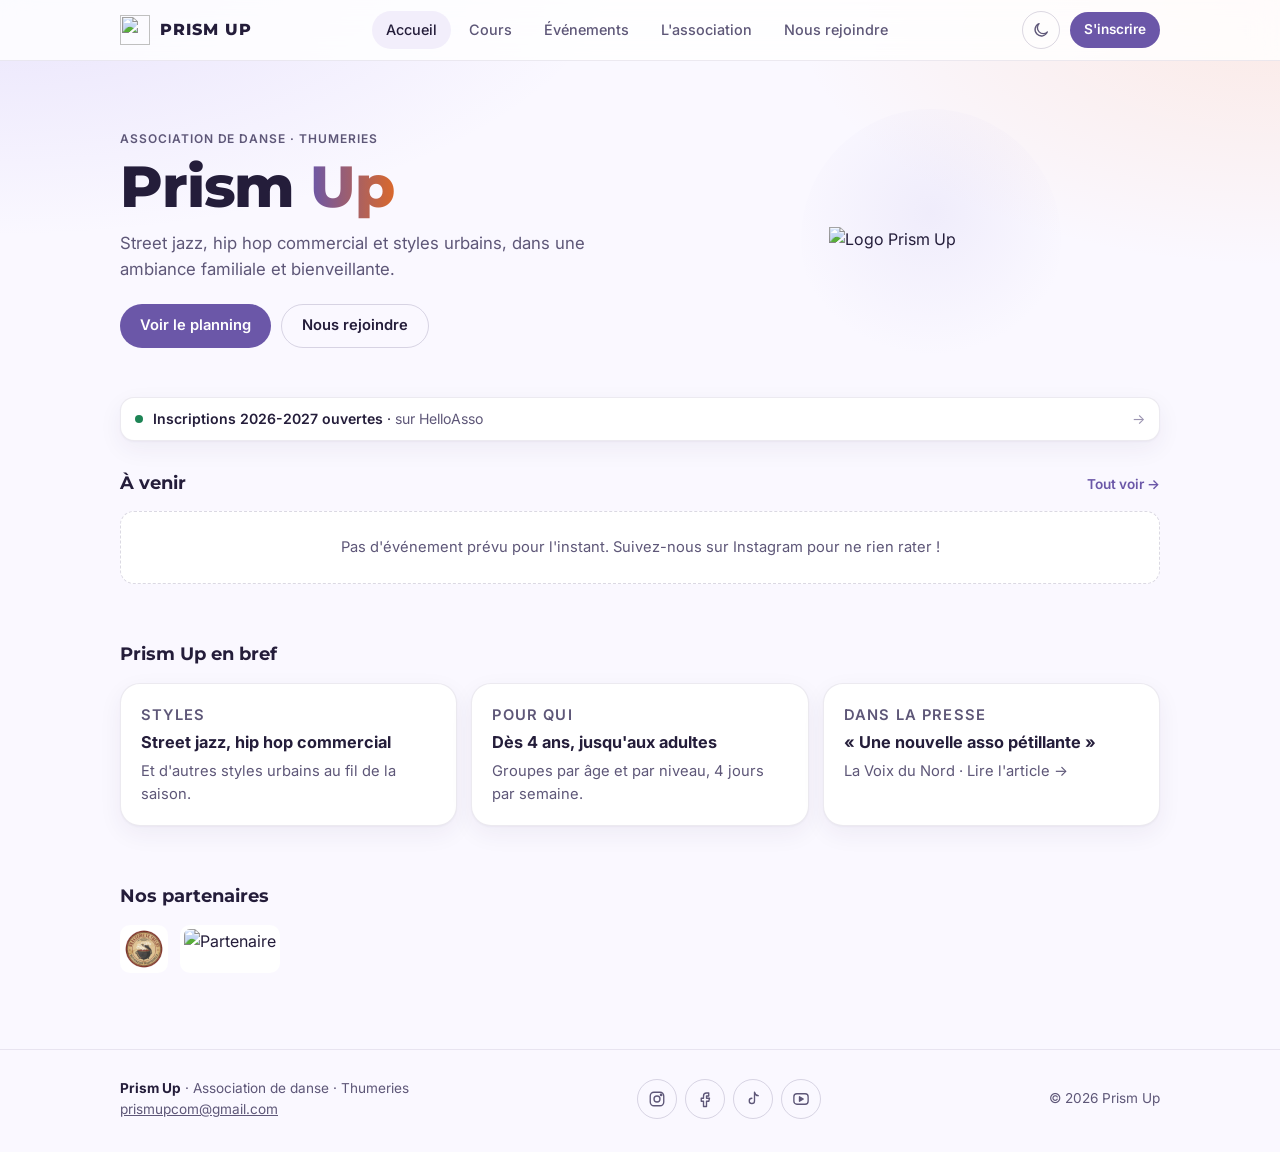
==== index.html @ 175ef006 "Numéro de version sur le CSS et le JS pour forcer la mise à jour dans les navigateurs Co-Authored-By" ====
<!DOCTYPE html>
<html lang="fr">
<head>
  <script async src="https://www.googletagmanager.com/gtag/js?id=G-5QQ5K7E4S0"></script>
  <script>
    window.dataLayer = window.dataLayer || [];
    function gtag(){dataLayer.push(arguments);}
    gtag('js', new Date());
    gtag('config', 'G-5QQ5K7E4S0');
  </script>
  <meta charset="UTF-8">
  <meta name="viewport" content="width=device-width, initial-scale=1, viewport-fit=cover">
  <meta name="theme-color" content="#19152a">
  <title>Prism Up — Association de danse à Thumeries</title>
  <meta name="description" content="Prism Up, association de danse urbaine à Thumeries : street jazz, hip hop commercial, cours enfants, ados et adultes.">
  <link rel="icon" type="image/png" href="images/logosite.png">
  <meta property="og:type" content="website">
  <meta property="og:site_name" content="Prism Up">
  <meta property="og:title" content="Prism Up — Association de danse à Thumeries">
  <meta property="og:description" content="Prism Up, association de danse urbaine à Thumeries : street jazz, hip hop commercial, cours enfants, ados et adultes.">
  <meta property="og:image" content="https://prism-up.fr/images/logosite.png">
  <meta property="og:locale" content="fr_FR">
  <link rel="preconnect" href="https://fonts.googleapis.com">
  <link rel="preconnect" href="https://fonts.gstatic.com" crossorigin>
  <link rel="stylesheet" href="https://fonts.googleapis.com/css2?family=Inter:wght@400;500;600;700&family=Montserrat:wght@700;800&display=swap">
  <script>
    // Thème clair/sombre appliqué avant l'affichage (évite un flash de couleur)
    try {
      document.documentElement.dataset.theme = localStorage.getItem("theme") ||
        (matchMedia("(prefers-color-scheme: light)").matches ? "light" : "dark");
    } catch (e) { document.documentElement.dataset.theme = "dark"; }
  </script>
  <link rel="stylesheet" href="css/style.css?v=202610051755">
</head>
<body data-page="accueil">

<main class="wrap">

  <section class="hero">
    <div>
      <p class="eyebrow">Association de danse · Thumeries</p>
      <h1 style="margin-top:8px">Prism <span>Up</span></h1>
      <p class="lead">Street jazz, hip hop commercial et styles urbains, dans une ambiance familiale et bienveillante.</p>
      <div class="btn-row">
        <a href="cours.html" class="btn btn-primary">Voir le planning</a>
        <a href="rejoindre.html" class="btn btn-ghost">Nous rejoindre</a>
      </div>
    </div>
    <div class="hero-visual"><img src="images/logo.png" alt="Logo Prism Up"></div>
  </section>

  <div id="bandeau-saison"></div>

  <a class="notice" id="annonce" target="_blank" rel="noopener">
    <span class="dot"></span>
    <span><strong>Inscriptions <span id="annonce-saison"></span> ouvertes</strong> · <span class="muted">sur HelloAsso</span></span>
    <span class="chev">→</span>
  </a>

  <section class="section">
    <h2 class="section-title">À venir <a href="evenements.html">Tout voir →</a></h2>
    <div id="a-venir"></div>
  </section>

  <section class="section">
    <h2 class="section-title">Prism Up en bref</h2>
    <div class="grid grid-3">
      <div class="card">
        <p class="eyebrow">Styles</p>
        <h3 style="margin-top:4px">Street jazz, hip hop commercial</h3>
        <p>Et d'autres styles urbains au fil de la saison.</p>
      </div>
      <a class="card" href="cours.html">
        <p class="eyebrow">Pour qui</p>
        <h3 style="margin-top:4px">Dès 4 ans, jusqu'aux adultes</h3>
        <p>Groupes par âge et par niveau, 4 jours par semaine.</p>
      </a>
      <a class="card" href="https://www.lavoixdunord.fr/1734957/article/2026-09-07/prism-une-nouvelle-asso-petillante-pour-apprendre-les-danses-urbaines" target="_blank" rel="noopener">
        <p class="eyebrow">Dans la presse</p>
        <h3 style="margin-top:4px">« Une nouvelle asso pétillante »</h3>
        <p>La Voix du Nord · Lire l'article →</p>
      </a>
    </div>
  </section>

  <section class="section">
    <h2 class="section-title">Nos partenaires</h2>
    <div class="partners">
      <img src="images/logosponsor.1-web.png" alt="Partenaire" loading="lazy">
      <img src="images/logosponsor.2.jpg" alt="Partenaire" loading="lazy">
    </div>
  </section>

</main>

<script src="js/main.js?v=202610051755"></script>
<script>
chargerDonnees().then(() => {
  const annonce = document.getElementById("annonce");
  annonce.href = LIEN_ADHESION;
  document.getElementById("annonce-saison").textContent = SAISON_COURS;

  const zone = document.getElementById("a-venir");
  const prochains = evenementsAVenir();

  if (!prochains.length) {
    zone.innerHTML = `<div class="empty">Pas d'événement prévu pour l'instant. Suivez-nous sur Instagram pour ne rien rater !</div>`;
  } else {
    const suivants = prochains.filter(e => e.date !== prochains[0].date);
    zone.innerHTML = blocVedette(prochains, ev => `href="evenements.html#${slug(ev)}"`) +
      (suivants.length ? `<div class="list" style="margin-top:12px">
        ${suivants.slice(0, 2).map(ev => `
          <a class="list-row" href="evenements.html#${slug(ev)}">
            ${blocDate(ev)}
            <span class="txt"><strong>${ev.titre}</strong><span class="sub">${typeDe(ev).label}${ev.heure ? " · " + ev.heure : ""}</span></span>
            <span class="chev">›</span>
          </a>`).join("")}
      </div>` : "");
  }
});
</script>
</body>
</html>
---- css/style.css ----
/* ============================================================
   PRISM UP — Feuille de style unique
   ------------------------------------------------------------
   Pour changer les couleurs de tout le site, modifie seulement
   les variables dans :root ci-dessous.
   ============================================================ */

/* Polices chargées dans le <head> de chaque page (plus rapide qu'un @import). */

:root {
  /* Fonds : prune profonde, plus chaleureuse qu'un noir pur */
  --bg: #19152a;
  --surface: #231e36;
  --surface-2: #2d2742;
  --line: rgba(255, 255, 255, 0.09);
  --line-strong: rgba(255, 255, 255, 0.18);

  /* Textes */
  --text: #f8f5fc;
  --muted: #bbb3cc;
  --faint: #857c99;

  /* Accent principal : le lavande du logo */
  --accent: #c6bbff;
  --accent-soft: rgba(198, 187, 255, 0.14);
  --accent-ink: #1b1530;

  /* Accent chaleureux (pêche), pour ce qui doit sauter aux yeux */
  --warm: #ffb38a;
  --warm-soft: rgba(255, 179, 138, 0.14);

  /* États */
  --ok: #8fe0b5;
  --ok-soft: rgba(143, 224, 181, 0.14);
  --full: #ffa3a3;
  --full-soft: rgba(255, 163, 163, 0.13);

  /* Effets (changent avec le thème) */
  --glass: rgba(25, 21, 42, 0.78);
  --tabbar-bg: rgba(35, 30, 54, 0.94);
  --glow-1: rgba(198, 187, 255, 0.18);
  --glow-2: rgba(255, 179, 138, 0.12);
  --accent-hover: #d8d0ff;
  --placeholder-end: #2a2635;
  --shadow: none;

  --radius: 14px;
  --radius-lg: 20px;
  --max: 1080px;
  --font: 'Inter', system-ui, -apple-system, 'Segoe UI', sans-serif;
  --font-title: 'Montserrat', var(--font);
  --tabbar-h: 64px;
}


/* ─── THÈME CLAIR ───
   Activé par le bouton soleil/lune (ou selon le réglage du téléphone). */
:root[data-theme="light"] {
  --bg: #faf8ff;
  --surface: #ffffff;
  --surface-2: #f2eefb;
  --line: rgba(45, 30, 90, 0.09);
  --line-strong: rgba(45, 30, 90, 0.17);
  --text: #241d3a;
  --muted: #5e5778;
  --faint: #9a93b0;
  --accent: #6b57a8;
  --accent-soft: rgba(107, 87, 168, 0.10);
  --accent-ink: #ffffff;
  --accent-hover: #5a4793;
  --warm: #d9682c;
  --warm-soft: rgba(240, 140, 90, 0.15);
  --ok: #1d8455;
  --ok-soft: rgba(29, 132, 85, 0.10);
  --full: #c24646;
  --full-soft: rgba(194, 70, 70, 0.09);
  --glass: rgba(255, 255, 255, 0.82);
  --tabbar-bg: rgba(255, 255, 255, 0.95);
  --glow-1: rgba(150, 130, 235, 0.20);
  --glow-2: rgba(255, 170, 120, 0.20);
  --placeholder-end: #e6dff6;
  --shadow: 0 1px 2px rgba(45, 30, 90, 0.04), 0 8px 24px rgba(45, 30, 90, 0.06);
  color-scheme: light;
}
:root { color-scheme: dark; }

*, *::before, *::after { box-sizing: border-box; margin: 0; padding: 0; }

html { -webkit-text-size-adjust: 100%; scroll-behavior: smooth; }

body {
  font-family: var(--font);
  background:
    radial-gradient(900px 420px at 0% -5%, var(--glow-1), transparent 70%),
    radial-gradient(700px 380px at 100% 0%, var(--glow-2), transparent 70%),
    var(--bg);
  background-repeat: no-repeat;
  color: var(--text);
  line-height: 1.55;
  font-size: 16px;
  -webkit-font-smoothing: antialiased;
  overflow-x: hidden;
}

img { display: block; max-width: 100%; }
a { color: inherit; }
button { font: inherit; color: inherit; background: none; border: 0; cursor: pointer; }
:focus-visible { outline: 2px solid var(--accent); outline-offset: 2px; border-radius: 6px; }

.wrap { width: 100%; max-width: var(--max); margin: 0 auto; padding: 0 20px; }

/* ─── EN-TÊTE ─── */
.site-header {
  position: sticky; top: 0; z-index: 100;
  background: var(--glass);
  backdrop-filter: blur(14px); -webkit-backdrop-filter: blur(14px);
  border-bottom: 1px solid var(--line);
}
.site-header .wrap { position: relative; display: flex; align-items: center; justify-content: space-between; height: 60px; }
.brand { display: flex; align-items: center; gap: 10px; text-decoration: none; font-family: var(--font-title); font-weight: 800; letter-spacing: 1px; font-size: 1rem; }
.brand img { width: 30px; height: 30px; object-fit: contain; }
.top-links { display: flex; gap: 4px; list-style: none; }
.top-links a { display: block; padding: 8px 14px; border-radius: 999px; text-decoration: none; font-size: 0.9rem; font-weight: 500; color: var(--muted); }
.top-links a:hover { color: var(--text); }
.top-links a[aria-current="page"] { color: var(--text); background: var(--surface-2); }
.header-cta { display: inline-flex; }

/* ─── BARRE D'ONGLETS MOBILE (style appli) ─── */
.tabbar { display: none; }

@media (max-width: 760px) {
  .top-links, .site-header .header-cta { display: none; }
  .site-header .wrap { height: 52px; justify-content: center; }

  .tabbar {
    display: flex;
    position: fixed; left: 0; right: 0; bottom: 0; z-index: 200;
    height: calc(var(--tabbar-h) + env(safe-area-inset-bottom));
    padding-bottom: env(safe-area-inset-bottom);
    background: var(--tabbar-bg);
    backdrop-filter: blur(18px); -webkit-backdrop-filter: blur(18px);
    border-top: 1px solid var(--line);
  }
  .tabbar a {
    flex: 1; display: flex; flex-direction: column; align-items: center; justify-content: center; gap: 3px;
    text-decoration: none; color: var(--faint); font-size: 0.68rem; font-weight: 600;
    -webkit-tap-highlight-color: transparent;
  }
  .tabbar a svg { width: 22px; height: 22px; }
  .tabbar a[aria-current="page"] { color: var(--accent); }
  .tabbar a:active { transform: scale(0.94); }

  body { padding-bottom: calc(var(--tabbar-h) + env(safe-area-inset-bottom)); }
}

/* ─── TITRES DE PAGE ─── */
.page-head { padding: 40px 0 20px; }
.page-head h1 { font-family: var(--font-title); font-weight: 800; font-size: clamp(1.6rem, 4vw, 2.4rem); letter-spacing: -0.01em; line-height: 1.15; }
.page-head p { color: var(--muted); margin-top: 6px; font-size: 0.98rem; }
@media (max-width: 760px) { .page-head { padding: 24px 0 14px; } }

.section { padding: 28px 0; }
.section-title { font-family: var(--font-title); font-weight: 700; font-size: 1.15rem; margin-bottom: 14px; display: flex; align-items: baseline; justify-content: space-between; gap: 12px; }
.section-title a { font-family: var(--font); font-size: 0.85rem; font-weight: 600; color: var(--accent); text-decoration: none; }
.eyebrow { font-size: 0.75rem; font-weight: 600; text-transform: uppercase; letter-spacing: 0.08em; color: var(--muted); }
.muted { color: var(--muted); }
.small { font-size: 0.85rem; }

/* ─── BOUTONS ─── */
.btn {
  display: inline-flex; align-items: center; justify-content: center; gap: 8px;
  min-height: 44px; padding: 0 20px; border-radius: 999px;
  font-weight: 600; font-size: 0.92rem; text-decoration: none; white-space: nowrap;
  transition: background .2s, color .2s, border-color .2s, transform .15s;
}
.btn:active { transform: scale(0.97); }
.btn-primary { background: var(--accent); color: var(--accent-ink); }
.btn-primary:hover { background: var(--accent-hover); }
.btn-ghost { border: 1px solid var(--line-strong); color: var(--text); }
.btn-ghost:hover { border-color: var(--accent); }
.btn-sm { min-height: 36px; padding: 0 14px; font-size: 0.85rem; }
.btn-block { width: 100%; }
.btn-row { display: flex; flex-wrap: wrap; gap: 10px; }

/* ─── PASTILLES / CHIPS ─── */
.pill { display: inline-flex; align-items: center; gap: 6px; padding: 3px 10px; border-radius: 999px; font-size: 0.75rem; font-weight: 600; background: var(--surface-2); color: var(--muted); white-space: nowrap; }
.pill-accent { background: var(--accent-soft); color: var(--accent); }
.pill-warm { background: var(--warm-soft); color: var(--warm); }
.pill-ok { background: var(--ok-soft); color: var(--ok); }
.pill-full { background: var(--full-soft); color: var(--full); }

.chips { display: flex; gap: 8px; overflow-x: auto; scrollbar-width: none; padding-bottom: 2px; }
.chips::-webkit-scrollbar { display: none; }
.chip {
  flex-shrink: 0; min-height: 36px; padding: 0 14px; border-radius: 999px;
  border: 1px solid var(--line-strong); color: var(--muted); font-size: 0.86rem; font-weight: 600;
}
.chip[aria-pressed="true"] { background: var(--text); border-color: var(--text); color: var(--bg); }

/* Contrôle segmenté (À venir / Passés) */
.segmented { display: inline-flex; padding: 4px; background: var(--surface); border: 1px solid var(--line); border-radius: 999px; gap: 4px; }
.segmented button { min-height: 36px; padding: 0 18px; border-radius: 999px; font-size: 0.9rem; font-weight: 600; color: var(--muted); }
.segmented button[aria-selected="true"] { background: var(--surface-2); color: var(--text); box-shadow: inset 0 0 0 1px var(--line-strong); }

/* ─── CARTES ─── */
.card { background: var(--surface); border: 1px solid var(--line); border-radius: var(--radius-lg); padding: 20px; }
.card h3 { font-size: 1.02rem; font-weight: 700; margin-bottom: 4px; }
.card p { color: var(--muted); font-size: 0.92rem; }
a.card, button.card { display: block; text-align: left; text-decoration: none; transition: border-color .2s, transform .2s; width: 100%; }
a.card:hover, button.card:hover { border-color: var(--line-strong); }

.grid { display: grid; gap: 14px; }
.grid-2 { grid-template-columns: repeat(2, minmax(0, 1fr)); }
.grid-3 { grid-template-columns: repeat(3, minmax(0, 1fr)); }
@media (max-width: 860px) { .grid-3 { grid-template-columns: repeat(2, minmax(0, 1fr)); } }
@media (max-width: 600px) { .grid-2, .grid-3 { grid-template-columns: 1fr; } }

/* Ligne de liste (lien compact avec icône + flèche) */
.list { display: flex; flex-direction: column; background: var(--surface); border: 1px solid var(--line); border-radius: var(--radius-lg); overflow: hidden; }
.list-row { display: flex; align-items: center; gap: 14px; padding: 14px 16px; text-decoration: none; text-align: left; width: 100%; border-top: 1px solid var(--line); }
.list-row:first-child { border-top: 0; }
.list-row:hover { background: var(--surface-2); }
.list-row .ico { width: 38px; height: 38px; border-radius: 12px; background: var(--surface-2); display: grid; place-items: center; flex-shrink: 0; font-size: 1.1rem; }
.list-row .txt { flex: 1; min-width: 0; }
.list-row strong { display: block; font-size: 0.95rem; font-weight: 600; }
.list-row span.sub { display: block; color: var(--muted); font-size: 0.84rem; }
.list-row .chev { color: var(--faint); flex-shrink: 0; }

/* Bloc date (31 OCT) */
.date-block { width: 52px; flex-shrink: 0; text-align: center; border-radius: 12px; background: var(--surface-2); padding: 6px 0; line-height: 1.1; }
.date-block b { display: block; font-family: var(--font-title); font-size: 1.25rem; font-weight: 800; }
.date-block span { font-size: 0.68rem; font-weight: 700; text-transform: uppercase; color: var(--warm); letter-spacing: 0.05em; }

/* ─── IMAGES BIEN CADRÉES ───
   .frame : cadre à proportions fixes, la photo remplit le cadre (recadrage).
   .frame.poster : affiche entière, jamais coupée, sur fond flou. */
.frame { position: relative; overflow: hidden; background: var(--surface-2); aspect-ratio: 4 / 3; }
.frame > img { width: 100%; height: 100%; object-fit: cover; }
.frame.ratio-45 { aspect-ratio: 4 / 5; }
.frame.ratio-169 { aspect-ratio: 16 / 9; }
.frame.poster > .blur { position: absolute; inset: -20px; width: calc(100% + 40px); height: calc(100% + 40px); object-fit: cover; filter: blur(24px) brightness(0.55); }
.frame.poster > .main { position: relative; object-fit: contain; }
.frame .placeholder { position: absolute; inset: 0; display: grid; place-items: center; font-size: 2.4rem; background: linear-gradient(135deg, var(--surface-2), var(--placeholder-end)); }

/* ─── FEUILLE / MODALE (bottom sheet sur mobile) ─── */
.sheet-backdrop { position: fixed; inset: 0; z-index: 500; background: rgba(0, 0, 0, 0.6); display: none; align-items: center; justify-content: center; padding: 20px; }
.sheet-backdrop.open { display: flex; animation: fade .2s ease; }
.sheet { position: relative; width: 100%; max-width: 560px; max-height: 88vh; overflow-y: auto; overscroll-behavior: contain; background: var(--surface); border: 1px solid var(--line-strong); border-radius: 24px; }
.sheet.wide { max-width: 860px; }
.sheet-body { padding: 22px; }
.sheet-close { position: absolute; top: 12px; right: 12px; z-index: 3; width: 36px; height: 36px; border-radius: 50%; background: var(--glass); color: var(--text); box-shadow: var(--shadow); display: grid; place-items: center; font-size: 1.3rem; line-height: 1; }
.sheet h2 { font-family: var(--font-title); font-size: 1.35rem; font-weight: 800; line-height: 1.2; margin-bottom: 6px; padding-right: 36px; }
.sheet .facts { display: flex; flex-direction: column; gap: 10px; margin: 16px 0; padding: 14px 16px; background: var(--surface-2); border-radius: var(--radius); }
.sheet .facts div { display: flex; gap: 10px; font-size: 0.92rem; }
.sheet .facts div > span:first-child { width: 22px; flex-shrink: 0; text-align: center; }
.sheet .desc { color: var(--muted); font-size: 0.95rem; white-space: pre-line; }
.sheet .actions { display: flex; flex-direction: column; gap: 10px; margin-top: 20px; }
.sheet .actions .btn-row .btn { flex: 1; }
body.no-scroll { overflow: hidden; }

@media (max-width: 760px) {
  .sheet-backdrop { padding: 0; align-items: flex-end; }
  .sheet { max-width: none; max-height: 92vh; border-radius: 22px 22px 0 0; border-bottom: 0; padding-bottom: env(safe-area-inset-bottom); animation: slideup .25s ease; }
  .sheet::before { content: ""; position: sticky; top: 0; display: block; width: 40px; height: 4px; border-radius: 4px; background: var(--line-strong); margin: 8px auto -12px; z-index: 4; }
}

@keyframes fade { from { opacity: 0; } to { opacity: 1; } }
@keyframes slideup { from { transform: translateY(40px); opacity: .5; } to { transform: none; opacity: 1; } }


/* Visionneuse plein écran */
.viewer { position: fixed; inset: 0; z-index: 700; background: rgba(0, 0, 0, 0.94); display: none; align-items: center; justify-content: center; padding: 16px; }
.viewer.open { display: flex; }
.viewer img { max-width: 100%; max-height: 100%; object-fit: contain; border-radius: 8px; }

/* ─── ANNONCE (bandeau unique) ─── */
.notice { display: flex; align-items: center; gap: 10px; padding: 10px 14px; border-radius: var(--radius); background: var(--surface); border: 1px solid var(--line); font-size: 0.88rem; text-decoration: none; }
.notice .dot { width: 8px; height: 8px; border-radius: 50%; background: var(--ok); flex-shrink: 0; }
.notice strong { font-weight: 600; }
.notice .chev { margin-left: auto; color: var(--faint); }

/* ─── ACCUEIL ─── */
.hero { padding: 48px 0 28px; display: grid; grid-template-columns: 1.2fr 1fr; gap: 32px; align-items: center; }
.hero h1 { font-family: var(--font-title); font-weight: 800; font-size: clamp(2.2rem, 6vw, 3.6rem); line-height: 1.02; letter-spacing: -0.02em; }
.hero h1 span { background: linear-gradient(90deg, var(--accent), var(--warm)); -webkit-background-clip: text; background-clip: text; color: transparent; }
.hero p.lead { color: var(--muted); font-size: 1.05rem; margin: 14px 0 22px; max-width: 46ch; }
.hero-visual { justify-self: center; width: min(260px, 70%); aspect-ratio: 1; border-radius: 50%; background: radial-gradient(circle at 50% 40%, rgba(185, 176, 232, 0.16), transparent 70%); display: grid; place-items: center; }
.hero-visual img { width: 78%; }
@media (max-width: 760px) {
  .hero { grid-template-columns: 1fr; padding: 28px 0 16px; gap: 0; text-align: left; }
  .hero-visual { display: none; }
  .hero p.lead { font-size: 0.98rem; margin: 10px 0 18px; }
  .hero .btn-row .btn { flex: 1; }
}

/* Carte "prochain événement" en vedette */
.card.feature { display: grid; grid-template-columns: 200px 1fr; overflow: hidden; padding: 0; text-decoration: none; }
.feature .frame { aspect-ratio: auto; height: 100%; min-height: 200px; }
.feature .body { padding: 20px; display: flex; flex-direction: column; gap: 8px; }
.feature h3 { font-family: var(--font-title); font-size: 1.25rem; font-weight: 800; line-height: 1.2; }
.feature .meta { color: var(--muted); font-size: 0.9rem; }
.feature .foot { margin-top: auto; display: flex; align-items: center; gap: 10px; flex-wrap: wrap; padding-top: 6px; }
@media (max-width: 600px) {
  .card.feature { grid-template-columns: 110px 1fr; }
  .feature .frame { min-height: 0; }
  .feature .body { padding: 14px; gap: 4px; }
  .feature h3 { font-size: 1.02rem; }
  .feature .meta { font-size: 0.82rem; }
}

.countdown { font-size: 0.82rem; font-weight: 600; color: var(--warm); }

.partners { display: flex; gap: 12px; align-items: center; flex-wrap: wrap; }
.partners img { height: 48px; width: auto; border-radius: 10px; background: #fff; padding: 4px; object-fit: contain; }

/* ─── COURS : PLANNING ─── */
.planning-tools { display: flex; flex-direction: column; gap: 12px; margin-bottom: 16px; }
.week { display: grid; grid-template-columns: repeat(4, minmax(0, 1fr)); gap: 14px; }
.day { min-width: 0; display: flex; flex-direction: column; gap: 8px; }
.day-head { padding: 0 4px 4px; }
.day-head h2 { font-size: 1rem; font-weight: 700; }
.day-head p { font-size: 0.8rem; color: var(--muted); }
.slot { display: flex; flex-direction: column; gap: 6px; padding: 14px; background: var(--surface); border: 1px solid var(--line); border-radius: var(--radius); text-align: left; width: 100%; transition: border-color .2s; }
.slot:hover { border-color: var(--line-strong); }
.slot .time { font-size: 0.8rem; font-weight: 600; color: var(--muted); font-variant-numeric: tabular-nums; }
.slot .name { font-weight: 700; font-size: 0.98rem; line-height: 1.25; }
.slot .who { font-size: 0.82rem; color: var(--muted); }
.slot .tags { display: flex; gap: 6px; flex-wrap: wrap; margin-top: 2px; }
.slot.is-full .name { color: var(--muted); }
.slot .br-m { display: none; }
.slot.is-hidden, .day.is-hidden { display: none; }
.day-tabs { display: none; }
.empty { padding: 24px; text-align: center; color: var(--muted); font-size: 0.92rem; background: var(--surface); border: 1px dashed var(--line-strong); border-radius: var(--radius); }

@media (max-width: 860px) {
  .week { grid-template-columns: minmax(0, 1fr); }
  .day-tabs { display: flex; width: 100%; }
  .day-tabs button { flex: 1; padding: 0 6px; }
  .week.by-day .day:not(.is-active) { display: none; }
  .week.by-day .day-head { display: none; }
  .slot { display: grid; grid-template-columns: 58px minmax(0, 1fr); column-gap: 12px; row-gap: 6px; align-items: start; }
  .slot .br-m { display: inline; }
  .slot .time { line-height: 1.25; padding-top: 2px; }
  .slot .tags { grid-column: 2; margin: 0; }
}

.info-strip { display: grid; grid-template-columns: repeat(3, minmax(0, 1fr)); gap: 10px; }
.info-strip > div { padding: 14px 16px; background: var(--surface); border: 1px solid var(--line); border-radius: var(--radius); }
.info-strip b { display: block; font-size: 1rem; }
.info-strip span { font-size: 0.82rem; color: var(--muted); }
@media (max-width: 600px) { .info-strip { grid-template-columns: 1fr; } .info-strip > div { display: flex; justify-content: space-between; align-items: baseline; gap: 10px; padding: 12px 14px; } }

/* FAQ repliable */
.faq { display: flex; flex-direction: column; background: var(--surface); border: 1px solid var(--line); border-radius: var(--radius-lg); overflow: hidden; }
.faq details { border-top: 1px solid var(--line); }
.faq details:first-child { border-top: 0; }
.faq summary { list-style: none; cursor: pointer; padding: 16px 18px; font-weight: 600; font-size: 0.95rem; display: flex; justify-content: space-between; gap: 12px; }
.faq summary::-webkit-details-marker { display: none; }
.faq summary::after { content: "+"; color: var(--faint); font-size: 1.2rem; line-height: 1; }
.faq details[open] summary::after { content: "−"; }
.faq .answer { padding: 0 18px 16px; color: var(--muted); font-size: 0.92rem; }

/* ─── ÉVÉNEMENTS ─── */
.events-toolbar { display: flex; flex-wrap: wrap; align-items: center; justify-content: space-between; gap: 12px; margin-bottom: 18px; }
.month { margin-top: 22px; }
.month h3 { font-size: 0.78rem; font-weight: 700; text-transform: uppercase; letter-spacing: 0.08em; color: var(--muted); margin: 0 0 8px 4px; }
.ev-row .txt strong { white-space: nowrap; overflow: hidden; text-overflow: ellipsis; }

.ev-grid { display: grid; grid-template-columns: repeat(3, minmax(0, 1fr)); gap: 14px; }
@media (max-width: 860px) { .ev-grid { grid-template-columns: repeat(2, minmax(0, 1fr)); gap: 10px; } }
.ev-card { background: var(--surface); border: 1px solid var(--line); border-radius: var(--radius-lg); overflow: hidden; text-align: left; width: 100%; transition: border-color .2s; }
.ev-card:hover { border-color: var(--line-strong); }
.ev-card .body { padding: 12px 14px 14px; }
.ev-card .eyebrow { font-size: 0.7rem; }
.ev-card h4 { font-size: 0.95rem; font-weight: 700; line-height: 1.3; margin-top: 2px; }
.ev-card .count { position: absolute; right: 8px; bottom: 8px; padding: 2px 8px; border-radius: 999px; background: rgba(0, 0, 0, 0.6); color: #fff; font-size: 0.72rem; font-weight: 600; }
@media (max-width: 600px) { .ev-card .body { padding: 10px 12px 12px; } .ev-card h4 { font-size: 0.88rem; } }

.season-select { min-height: 40px; padding: 0 36px 0 14px; border-radius: 999px; background: var(--surface); border: 1px solid var(--line-strong); color: var(--text); font: inherit; font-size: 0.88rem; font-weight: 600; appearance: none; background-image: url("data:image/svg+xml,%3Csvg xmlns='http://www.w3.org/2000/svg' width='12' height='12' fill='none' stroke='%23a39fae' stroke-width='2'%3E%3Cpath d='M2 4l4 4 4-4'/%3E%3C/svg%3E"); background-repeat: no-repeat; background-position: right 14px center; }

.video-box { aspect-ratio: 9 / 16; max-height: 70vh; margin: 16px auto 0; border-radius: var(--radius); overflow: hidden; background: #000; }
.video-box iframe { width: 100%; height: 100%; border: 0; }

.sheet-media { display: grid; grid-template-columns: 1fr; }
.sheet.wide .sheet-media { grid-template-columns: 320px 1fr; }
.sheet.wide .sheet-media .frame { height: 100%; aspect-ratio: auto; min-height: 400px; border-radius: 24px 0 0 24px; }
@media (max-width: 760px) {
  .sheet.wide .sheet-media { grid-template-columns: 1fr; }
  .sheet.wide .sheet-media .frame { aspect-ratio: 4 / 5; min-height: 0; max-height: 52vh; border-radius: 22px 22px 0 0; }
}

/* ─── ASSOCIATION ─── */
.prose p { color: var(--muted); margin-bottom: 12px; font-size: 0.98rem; max-width: 68ch; }
.prose p:first-child { color: var(--text); font-size: 1.05rem; }
.more summary { cursor: pointer; color: var(--accent); font-weight: 600; font-size: 0.9rem; list-style: none; margin-bottom: 10px; }
.more summary::-webkit-details-marker { display: none; }
.more[open] summary { display: none; }
.facts-row { display: grid; grid-template-columns: repeat(3, minmax(0, 1fr)); gap: 10px; }
.facts-row > div { padding: 14px 16px; background: var(--surface); border: 1px solid var(--line); border-radius: var(--radius); }
.facts-row b { display: block; font-size: 0.98rem; }
.facts-row span { color: var(--muted); font-size: 0.82rem; }
@media (max-width: 600px) { .facts-row { grid-template-columns: 1fr; } }
.team-photo { border-radius: var(--radius-lg); overflow: hidden; aspect-ratio: 16 / 10; }
.team-photo img { width: 100%; height: 100%; object-fit: cover; object-position: center 30%; }
.team { display: grid; grid-template-columns: repeat(auto-fill, minmax(200px, 1fr)); gap: 8px; margin-top: 14px; }
.member { display: flex; align-items: center; gap: 12px; padding: 10px 12px; background: var(--surface); border: 1px solid var(--line); border-radius: var(--radius); }
.avatar { width: 40px; height: 40px; border-radius: 50%; background: var(--surface-2); display: grid; place-items: center; font-weight: 700; font-size: 0.85rem; color: var(--accent); flex-shrink: 0; overflow: hidden; }
.avatar img { width: 100%; height: 100%; object-fit: cover; }
.member b { display: block; font-size: 0.92rem; font-weight: 600; }
.member span { font-size: 0.8rem; color: var(--muted); }
.quote { font-family: var(--font-title); font-weight: 700; font-size: 1.1rem; line-height: 1.35; margin: 6px 0 10px; }

/* Posts Instagram des profs : défilement horizontal sur mobile */
.insta-row { display: grid; grid-template-columns: repeat(3, minmax(0, 1fr)); gap: 14px; align-items: start; }
.insta-card { min-width: 0; }
.insta-card .instagram-media { margin: 0 !important; min-width: 0 !important; width: 100% !important; border-radius: var(--radius-lg) !important; overflow: hidden; }
.insta-card .instagram-media a { display: block; padding: 40px 16px; text-align: center; color: var(--accent); background: var(--surface); border: 1px solid var(--line); border-radius: var(--radius-lg); font-weight: 600; font-size: 0.9rem; }
.insta-card figcaption { margin-top: 8px; font-weight: 600; font-size: 0.92rem; text-align: center; }
@media (max-width: 860px) {
  .insta-row { display: flex; overflow-x: auto; scroll-snap-type: x mandatory; scrollbar-width: none; margin: 0 -20px; padding: 0 20px 4px; }
  .insta-row::-webkit-scrollbar { display: none; }
  .insta-card { flex: 0 0 86%; max-width: 360px; scroll-snap-align: center; }
}

/* ─── BANDEAU D'ALERTE (modifiable depuis /admin) ─── */
.alert-bar { display: block; background: var(--accent-soft); border-bottom: 1px solid var(--line); text-decoration: none; font-size: 0.9rem; font-weight: 600; position: relative; z-index: 2; }
.alert-bar .wrap { display: flex; align-items: center; gap: 10px; padding-top: 10px; padding-bottom: 10px; }
.alert-bar .chev { margin-left: auto; color: var(--faint); }
.alert-bar.urgent { background: var(--full-soft); color: var(--full); }

/* ─── FORMULAIRES ─── */
.field { display: flex; flex-direction: column; gap: 6px; margin-bottom: 14px; }
.field label { font-size: 0.85rem; font-weight: 600; color: var(--muted); }
.field input, .field select, .field textarea {
  width: 100%; min-height: 46px; padding: 12px 14px; border-radius: 12px;
  background: var(--bg); border: 1px solid var(--line-strong); color: var(--text); font: inherit; font-size: 16px;
}
.field textarea { resize: vertical; min-height: 120px; }
.field input:focus, .field select:focus, .field textarea:focus { outline: none; border-color: var(--accent); }
.field select option { background: var(--surface); }
.stars { display: flex; gap: 4px; }
.stars button { font-size: 1.6rem; color: var(--faint); line-height: 1; padding: 4px; }
.stars button.on { color: #f2c94c; }
.form-msg { margin-top: 12px; font-size: 0.9rem; font-weight: 600; color: var(--ok); display: none; }

/* ─── PIED DE PAGE ─── */
.site-footer { margin-top: 48px; border-top: 1px solid var(--line); padding: 28px 0 32px; color: var(--muted); font-size: 0.85rem; }
.site-footer .wrap { display: flex; flex-wrap: wrap; align-items: center; justify-content: space-between; gap: 16px; }
.socials { display: flex; gap: 8px; }
.socials a { width: 40px; height: 40px; border-radius: 50%; border: 1px solid var(--line-strong); display: grid; place-items: center; color: var(--muted); }
.socials a:hover { color: var(--text); border-color: var(--accent); }
.socials svg { width: 18px; height: 18px; }
@media (max-width: 760px) { .site-footer { margin-top: 32px; padding: 22px 0; } .site-footer .wrap { flex-direction: column; text-align: center; } }

/* ─── ÉVÉNEMENTS EN VEDETTE (même jour = même mise en valeur) ─── */
.spotlight-head { display: flex; align-items: baseline; justify-content: space-between; gap: 10px; flex-wrap: wrap; margin-bottom: 10px; }
.spotlight-head h3 { font-family: var(--font-title); font-weight: 800; font-size: 1.1rem; }
.spotlight { display: grid; grid-template-columns: repeat(auto-fill, minmax(240px, 1fr)); gap: 14px; }
.spotlight.solo { grid-template-columns: minmax(0, 1fr); }
.poster-card { display: flex; flex-direction: column; background: var(--surface); border: 1px solid var(--line); border-radius: var(--radius-lg); overflow: hidden; text-align: left; text-decoration: none; width: 100%; transition: border-color .2s, transform .2s; }
.poster-card:hover { border-color: var(--line-strong); transform: translateY(-2px); }
.poster-card .body { padding: 12px 14px 14px; display: flex; flex-direction: column; gap: 6px; flex: 1; }
.poster-card h4 { font-size: 1rem; font-weight: 700; line-height: 1.25; }
.poster-card .meta { color: var(--muted); font-size: 0.85rem; }
.poster-card .foot { margin-top: auto; padding-top: 6px; display: flex; align-items: center; justify-content: space-between; gap: 8px; flex-wrap: wrap; }
.poster-card .cta { color: var(--accent); font-weight: 600; font-size: 0.88rem; }
.spotlight:not(.solo) { grid-template-columns: repeat(auto-fit, minmax(380px, 1fr)); }
.spotlight:not(.solo) .poster-card { display: grid; grid-template-columns: 190px 1fr; }
.spotlight:not(.solo) .poster-card .frame { aspect-ratio: auto; height: 100%; min-height: 240px; }
.spotlight:not(.solo) .poster-card .body { padding: 16px; gap: 8px; }
.spotlight:not(.solo) .poster-card h4 { font-size: 1.08rem; }
.spotlight.solo .poster-card { display: grid; grid-template-columns: 260px 1fr; }
.spotlight.solo .poster-card .frame { aspect-ratio: auto; height: 100%; min-height: 300px; }
.spotlight.solo .poster-card .body { padding: 20px; gap: 8px; }
.spotlight.solo .poster-card h4 { font-family: var(--font-title); font-size: 1.3rem; font-weight: 800; }
@media (max-width: 600px) {
  .spotlight, .spotlight:not(.solo) { grid-template-columns: repeat(2, minmax(0, 1fr)); gap: 10px; }
  .spotlight:not(.solo) .poster-card { display: flex; }
  .spotlight:not(.solo) .poster-card .frame { aspect-ratio: 4 / 5; height: auto; min-height: 0; }
  .spotlight:not(.solo) .poster-card .body { padding: 10px 11px 12px; gap: 4px; }
  .spotlight:not(.solo) .poster-card h4 { font-size: 0.9rem; }
  .spotlight.solo { grid-template-columns: minmax(0, 1fr); }
  .poster-card .body { padding: 10px 11px 12px; gap: 4px; }
  .poster-card h4 { font-size: 0.9rem; }
  .poster-card .meta { font-size: 0.78rem; }
  .poster-card .foot .pill { display: none; }
  .spotlight.solo .poster-card { grid-template-columns: 120px 1fr; }
  .spotlight.solo .poster-card .frame { min-height: 0; }
  .spotlight.solo .poster-card .body { padding: 14px; }
  .spotlight.solo .poster-card h4 { font-size: 1.05rem; }
}

/* ─── CARROUSEL PHOTOS (fiche événement) ───
   Toutes les photos dans un cadre de même taille, entières, sur fond flou. */
.carousel { position: relative; background: #0d0a16; }
.carousel-track { display: flex; overflow-x: auto; scroll-snap-type: x mandatory; scrollbar-width: none; }
.carousel-track::-webkit-scrollbar { display: none; }
.carousel-track .frame { flex: 0 0 100%; scroll-snap-align: center; aspect-ratio: 4 / 3; cursor: zoom-in; }
.carousel-btn { position: absolute; top: 50%; transform: translateY(-50%); width: 40px; height: 40px; border-radius: 50%; background: var(--glass); color: var(--text); display: grid; place-items: center; font-size: 1.4rem; line-height: 1; z-index: 2; }
.carousel-btn.prev { left: 10px; }
.carousel-btn.next { right: 10px; }
.carousel-count { position: absolute; left: 50%; bottom: 10px; transform: translateX(-50%); padding: 3px 10px; border-radius: 999px; background: rgba(0, 0, 0, 0.6); color: #fff; font-size: 0.78rem; font-weight: 600; z-index: 2; }
.thumbs { display: flex; gap: 6px; overflow-x: auto; scrollbar-width: none; padding: 10px 22px 0; }
.thumbs::-webkit-scrollbar { display: none; }
.thumbs button { flex: 0 0 64px; height: 48px; border-radius: 8px; overflow: hidden; opacity: 0.5; border: 2px solid transparent; }
.thumbs button[aria-current="true"] { opacity: 1; border-color: var(--accent); }
.thumbs img { width: 100%; height: 100%; object-fit: cover; }
.sheet.photos { max-width: 720px; }
@media (max-width: 760px) { .carousel-btn { display: none; } .carousel { border-radius: 22px 22px 0 0; overflow: hidden; } }

.viewer .nav { position: absolute; top: 50%; transform: translateY(-50%); width: 48px; height: 48px; border-radius: 50%; background: rgba(255, 255, 255, 0.12); color: #fff; font-size: 1.6rem; display: grid; place-items: center; }
.viewer .nav.prev { left: 12px; }
.viewer .nav.next { right: 12px; }
.viewer .vcount { position: absolute; top: 16px; left: 50%; transform: translateX(-50%); font-size: 0.85rem; color: rgba(255, 255, 255, 0.7); }

/* Ombres douces (visibles surtout en thème clair) */
.card, .list, .slot, .poster-card, .ev-card, .faq, .info-strip > div, .facts-row > div, .member, .notice, .segmented { box-shadow: var(--shadow); }
.sheet { box-shadow: 0 20px 60px rgba(0, 0, 0, 0.25); }

/* Bouton clair / sombre */
.theme-toggle { width: 38px; height: 38px; border-radius: 50%; display: grid; place-items: center; color: var(--muted); border: 1px solid var(--line-strong); flex-shrink: 0; }
.theme-toggle:hover { color: var(--text); border-color: var(--accent); }
.theme-toggle svg { width: 18px; height: 18px; }
.header-actions { display: flex; align-items: center; gap: 10px; }
@media (max-width: 760px) {
  .site-header .header-actions { position: absolute; right: 16px; top: 50%; transform: translateY(-50%); }
  .theme-toggle { width: 34px; height: 34px; }
}

/* ─── THÈME HALLOWEEN (activé automatiquement, voir js/main.js) ─── */
.theme-halloween {
  --warm: #ff9a3c;
  --warm-soft: rgba(255, 154, 60, 0.15);
}
.theme-halloween { --glow-2: rgba(255, 154, 60, 0.18); }
:root[data-theme="light"].theme-halloween { --warm: #d4600a; }
.season-deco { position: fixed; inset: 0; pointer-events: none; z-index: 0; overflow: hidden; }
.season-deco span { position: absolute; font-size: 22px; opacity: 0.18; animation: float 9s ease-in-out infinite; }
main, .site-footer { position: relative; z-index: 1; }
@keyframes float { 0%, 100% { transform: translate(0, 0) rotate(-6deg); } 50% { transform: translate(14px, -18px) rotate(6deg); } }
.season-banner { display: flex; align-items: center; gap: 12px; padding: 12px 16px; border-radius: var(--radius); background: linear-gradient(90deg, rgba(255, 154, 60, 0.16), rgba(198, 187, 255, 0.10)); border: 1px solid rgba(255, 154, 60, 0.3); text-decoration: none; font-size: 0.9rem; margin-bottom: 12px; }
.season-banner .big { font-size: 1.5rem; line-height: 1; }
.season-banner strong { display: block; }
.season-banner .chev { margin-left: auto; color: var(--warm); }

@media (prefers-reduced-motion: reduce) {
  *, *::before, *::after { animation: none !important; transition: none !important; scroll-behavior: auto !important; }
}
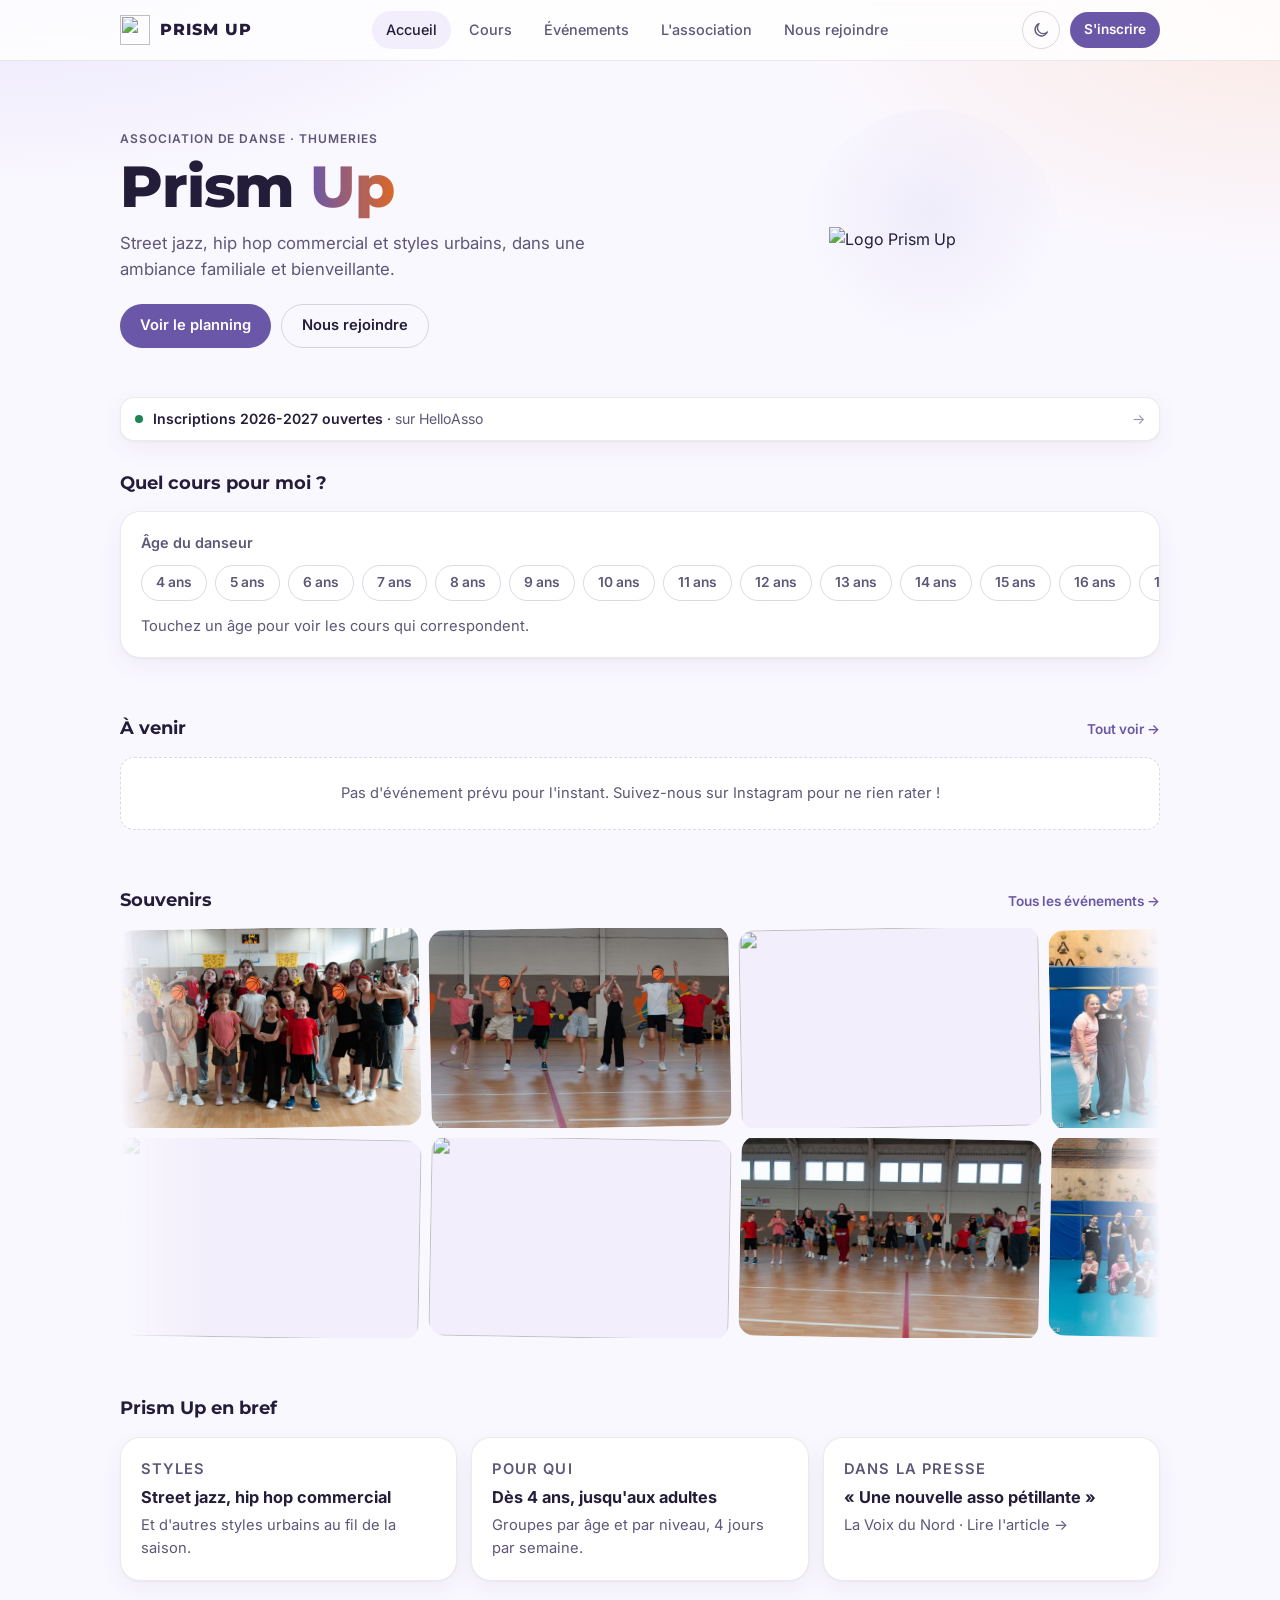
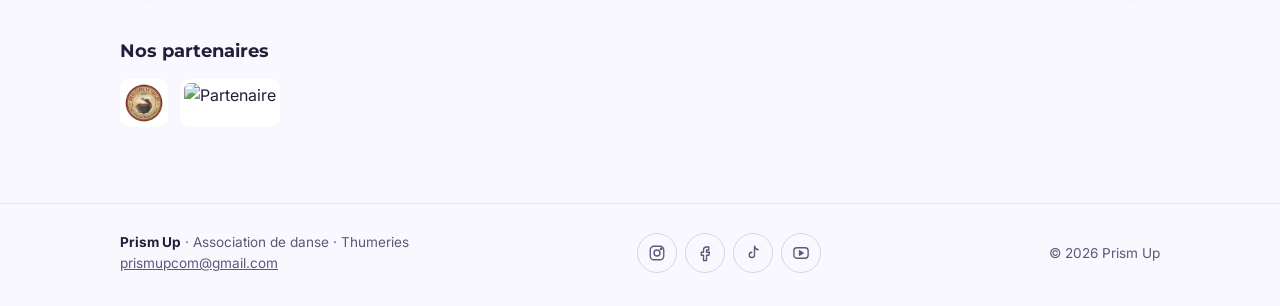
==== commit 492673b2: "« Quel cours pour moi ? », agendas à s'abonner, appli installable, galerie Souvenirs, Google - Accue" ====
--- a/index.html
+++ b/index.html
@@ -14,12 +14,41 @@
   <title>Prism Up — Association de danse à Thumeries</title>
   <meta name="description" content="Prism Up, association de danse urbaine à Thumeries : street jazz, hip hop commercial, cours enfants, ados et adultes.">
   <link rel="icon" type="image/png" href="images/logosite.png">
+  <link rel="manifest" href="manifest.webmanifest">
+  <link rel="apple-touch-icon" href="images/icones/apple-touch-icon.png">
+  <meta name="apple-mobile-web-app-capable" content="yes">
+  <meta name="mobile-web-app-capable" content="yes">
+  <meta name="apple-mobile-web-app-title" content="Prism Up">
+  <meta name="apple-mobile-web-app-status-bar-style" content="default">
   <meta property="og:type" content="website">
   <meta property="og:site_name" content="Prism Up">
   <meta property="og:title" content="Prism Up — Association de danse à Thumeries">
   <meta property="og:description" content="Prism Up, association de danse urbaine à Thumeries : street jazz, hip hop commercial, cours enfants, ados et adultes.">
   <meta property="og:image" content="https://prism-up.fr/images/logosite.png">
   <meta property="og:locale" content="fr_FR">
+  <script type="application/ld+json">
+  {
+    "@context": "https://schema.org",
+    "@type": "SportsClub",
+    "name": "Prism Up",
+    "alternateName": "Prism Up — Danse & Expression",
+    "description": "Association de danse urbaine à Thumeries : street jazz, hip hop commercial et styles urbains, cours enfants, ados et adultes.",
+    "url": "https://prism-up.fr/",
+    "logo": "https://prism-up.fr/images/logo.png",
+    "image": "https://prism-up.fr/images/bureaux.jpg",
+    "email": "prismupcom@gmail.com",
+    "sport": "Danse",
+    "foundingDate": "2026-01",
+    "address": { "@type": "PostalAddress", "addressLocality": "Thumeries", "postalCode": "59239", "addressRegion": "Hauts-de-France", "addressCountry": "FR" },
+    "areaServed": "Thumeries",
+    "sameAs": [
+      "https://www.instagram.com/prismup_thumeries/",
+      "https://www.facebook.com/profile.php?id=61582350400438",
+      "https://www.tiktok.com/@prismup",
+      "https://www.youtube.com/@Prismup-n4i"
+    ]
+  }
+  </script>
   <link rel="preconnect" href="https://fonts.googleapis.com">
   <link rel="preconnect" href="https://fonts.gstatic.com" crossorigin>
   <link rel="stylesheet" href="https://fonts.googleapis.com/css2?family=Inter:wght@400;500;600;700&family=Montserrat:wght@700;800&display=swap">
@@ -30,7 +59,7 @@
         (matchMedia("(prefers-color-scheme: light)").matches ? "light" : "dark");
     } catch (e) { document.documentElement.dataset.theme = "dark"; }
   </script>
-  <link rel="stylesheet" href="css/style.css?v=202610051755">
+  <link rel="stylesheet" href="css/style.css?v=202610061335">
 </head>
 <body data-page="accueil">
 
@@ -58,8 +87,22 @@
   </a>
 
   <section class="section">
+    <h2 class="section-title">Quel cours pour moi ?</h2>
+    <div class="card finder">
+      <p class="finder-q">Âge du danseur</p>
+      <div class="chips" id="ages" role="group" aria-label="Âge"></div>
+      <div id="resultats-cours" aria-live="polite"></div>
+    </div>
+  </section>
+
+  <section class="section">
     <h2 class="section-title">À venir <a href="evenements.html">Tout voir →</a></h2>
     <div id="a-venir"></div>
+  </section>
+
+  <section class="section souvenirs-section">
+    <h2 class="section-title">Souvenirs <a href="evenements.html#passes">Tous les événements →</a></h2>
+    <div class="souvenirs" id="souvenirs"></div>
   </section>
 
   <section class="section">
@@ -83,6 +126,8 @@
     </div>
   </section>
 
+  <div id="installer-appli"></div>
+
   <section class="section">
     <h2 class="section-title">Nos partenaires</h2>
     <div class="partners">
@@ -93,7 +138,7 @@
 
 </main>
 
-<script src="js/main.js?v=202610051755"></script>
+<script src="js/main.js?v=202610061335"></script>
 <script>
 chargerDonnees().then(() => {
   const annonce = document.getElementById("annonce");
@@ -117,6 +162,42 @@
           </a>`).join("")}
       </div>` : "");
   }
+
+  // ─── Quel cours pour moi ? ───
+  const AGES = [4, 5, 6, 7, 8, 9, 10, 11, 12, 13, 14, 15, 16, 17, 18];
+  const zoneAges = document.getElementById("ages");
+  zoneAges.innerHTML = AGES.map(a =>
+    `<button class="chip" data-age="${a}" aria-pressed="false">${a === 18 ? "Adulte" : a + " ans"}</button>`).join("");
+  const resultats = document.getElementById("resultats-cours");
+  resultats.innerHTML = `<p class="muted small" style="margin-top:12px">Touchez un âge pour voir les cours qui correspondent.</p>`;
+
+  const ligneCours = c => `
+    <a class="list-row" href="cours.html#${c.id}">
+      <span class="date-block"><b>${c.jour.slice(0, 3)}</b><span>${c.debut}</span></span>
+      <span class="txt"><strong>${c.titre}</strong><span class="sub">${c.detail || ""}</span></span>
+      ${c.complet ? `<span class="pill pill-full">Complet</span>` : `<span class="pill pill-ok">Dispo</span>`}
+    </a>`;
+
+  function montrerCours(age) {
+    const pour = COURS.filter(c => age >= (c.age_min ?? 0) && age <= (c.age_max ?? 99));
+    const principaux = pour.filter(c => c.public !== "option");
+    const options = pour.filter(c => c.public === "option");
+    const dispo = principaux.filter(c => !c.complet).length;
+    resultats.innerHTML = !principaux.length
+      ? `<div class="empty" style="margin-top:12px">Pas encore de cours pour cet âge. <a href="rejoindre.html#contact" style="color:var(--accent)">Écrivez-nous</a>, on vous tient au courant !</div>`
+      : `<p class="finder-summary">${principaux.length} cours possible${principaux.length > 1 ? "s" : ""} · <strong>${dispo ? dispo + " avec des places" : "complets pour l'instant"}</strong></p>
+         <div class="list">${principaux.map(ligneCours).join("")}</div>
+         ${options.length ? `<p class="finder-sub">En plus (option +${TARIFS_COURS.option} €)</p><div class="list">${options.map(ligneCours).join("")}</div>` : ""}
+         ${!dispo ? `<a class="btn btn-ghost btn-block" style="margin-top:12px" href="rejoindre.html#contact">Demander la liste d'attente</a>` : ""}`;
+  }
+
+  zoneAges.querySelectorAll(".chip").forEach(chip => chip.addEventListener("click", () => {
+    zoneAges.querySelectorAll(".chip").forEach(c => c.setAttribute("aria-pressed", c === chip));
+    montrerCours(+chip.dataset.age);
+  }));
+
+  galerieSouvenirs(document.getElementById("souvenirs"));
+  encartInstallation(document.getElementById("installer-appli"));
 });
 </script>
 </body>
--- a/css/style.css
+++ b/css/style.css
@@ -427,6 +427,48 @@
 .alert-bar .wrap { display: flex; align-items: center; gap: 10px; padding-top: 10px; padding-bottom: 10px; }
 .alert-bar .chev { margin-left: auto; color: var(--faint); }
 .alert-bar.urgent { background: var(--full-soft); color: var(--full); }
+
+/* ─── QUEL COURS POUR MOI ? ─── */
+.finder .finder-q { font-weight: 600; font-size: 0.9rem; color: var(--muted); margin-bottom: 10px; }
+.finder .chips { margin: 0 -20px; padding: 0 20px 2px; }
+.finder-summary { margin: 16px 0 10px; font-size: 0.92rem; color: var(--muted); }
+.finder-summary strong { color: var(--text); }
+.finder-sub { margin: 14px 0 8px; font-size: 0.78rem; font-weight: 700; text-transform: uppercase; letter-spacing: 0.06em; color: var(--muted); }
+.finder .list { box-shadow: none; }
+.finder .list-row .txt strong { white-space: nowrap; overflow: hidden; text-overflow: ellipsis; }
+.finder .date-block b { font-size: 0.95rem; text-transform: capitalize; }
+.finder .date-block span { font-size: 0.7rem; text-transform: none; }
+
+/* ─── SOUVENIRS : bandes de photos qui défilent ─── */
+.souvenirs { display: flex; flex-direction: column; gap: 10px; margin: 0 -20px; overflow: hidden;
+  -webkit-mask-image: linear-gradient(90deg, transparent, #000 8%, #000 92%, transparent);
+  mask-image: linear-gradient(90deg, transparent, #000 8%, #000 92%, transparent); }
+.marquee { overflow: hidden; }
+.marquee-track { display: flex; gap: 10px; width: max-content; animation: defile var(--duree, 60s) linear infinite; }
+.marquee.reverse .marquee-track { animation-direction: reverse; }
+.souvenirs:hover .marquee-track { animation-play-state: paused; }
+.souvenir { flex-shrink: 0; height: 150px; aspect-ratio: 3 / 2; border-radius: 16px; overflow: hidden; background: var(--surface-2); transform: rotate(-1deg); transition: transform .3s; }
+.marquee.reverse .souvenir { transform: rotate(1deg); }
+.souvenir img { width: 100%; height: 100%; object-fit: cover; opacity: 0; transition: opacity .6s, transform .4s; }
+.souvenirs.is-ready .souvenir img { opacity: 1; }
+.souvenir:hover { transform: rotate(0) scale(1.04); z-index: 1; }
+@keyframes defile { from { transform: translateX(0); } to { transform: translateX(-50%); } }
+@media (min-width: 761px) { .souvenir { height: 200px; } .souvenirs { margin: 0; } }
+@media (prefers-reduced-motion: reduce) {
+  .marquee { overflow-x: auto; }
+  .marquee-track { animation: none; }
+}
+
+/* ─── INSTALLER L'APPLI ─── */
+.install-card { position: relative; display: flex; align-items: center; gap: 14px; padding: 14px 44px 14px 14px; margin-top: 24px; border-radius: var(--radius-lg); background: linear-gradient(120deg, var(--accent-soft), var(--warm-soft)); border: 1px solid var(--line); }
+.install-card img { width: 48px; height: 48px; border-radius: 12px; flex-shrink: 0; }
+.install-card .txt { flex: 1; min-width: 0; display: flex; flex-direction: column; gap: 2px; }
+.install-card strong { font-size: 0.95rem; }
+.install-close { position: absolute; top: 6px; right: 6px; width: 32px; height: 32px; border-radius: 50%; color: var(--muted); font-size: 1.2rem; line-height: 1; }
+
+/* Ligne « agenda » */
+.agenda-row { margin-top: 16px; background: var(--surface); border: 1px solid var(--line); border-radius: var(--radius-lg); box-shadow: var(--shadow); }
+.agenda-row[hidden] { display: none; }
 
 /* ─── FORMULAIRES ─── */
 .field { display: flex; flex-direction: column; gap: 6px; margin-bottom: 14px; }
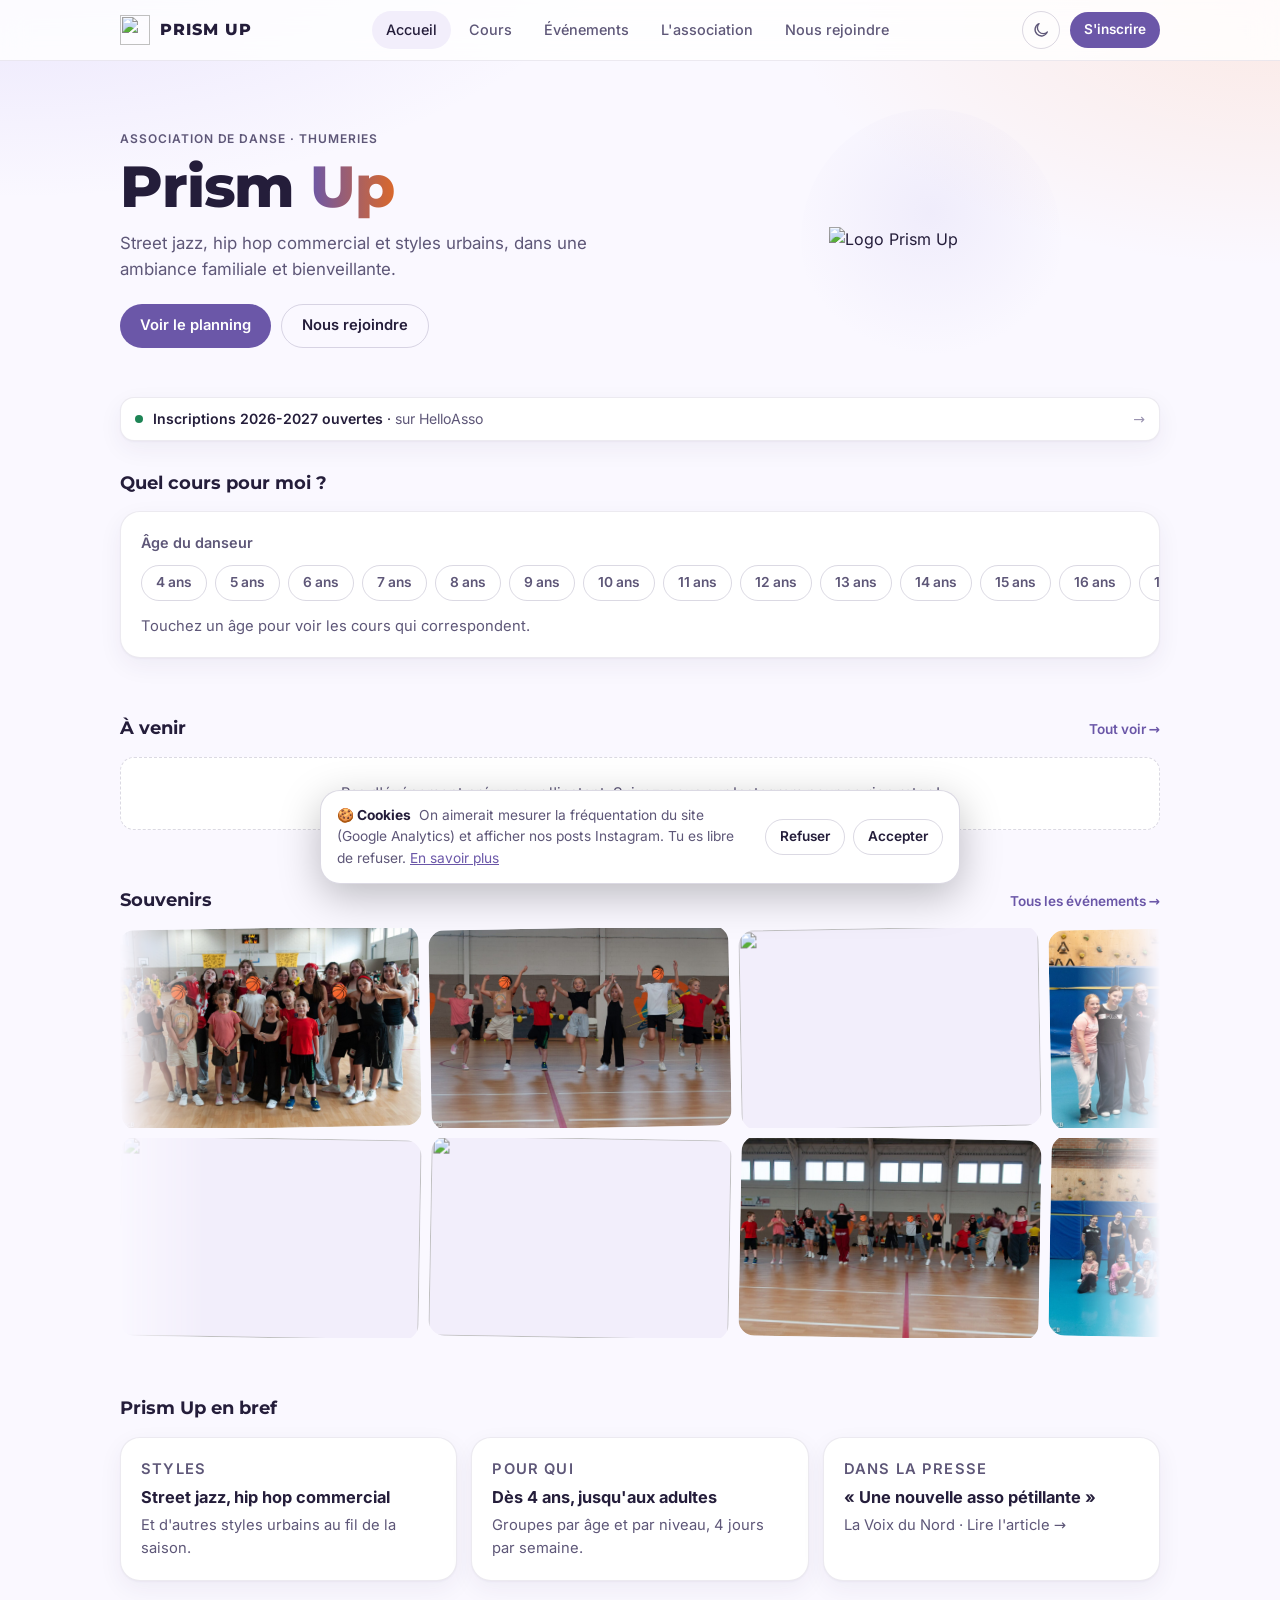
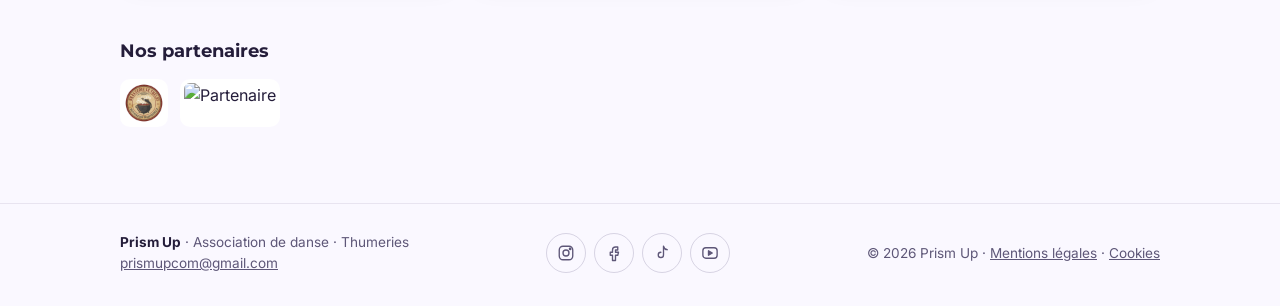
==== commit cb4f3f7b: "Conformité : bandeau cookies (CNIL), mentions légales, polices hébergées sur le site - Google Analyt" ====
--- a/index.html
+++ b/index.html
@@ -1,13 +1,6 @@
 <!DOCTYPE html>
 <html lang="fr">
 <head>
-  <script async src="https://www.googletagmanager.com/gtag/js?id=G-5QQ5K7E4S0"></script>
-  <script>
-    window.dataLayer = window.dataLayer || [];
-    function gtag(){dataLayer.push(arguments);}
-    gtag('js', new Date());
-    gtag('config', 'G-5QQ5K7E4S0');
-  </script>
   <meta charset="UTF-8">
   <meta name="viewport" content="width=device-width, initial-scale=1, viewport-fit=cover">
   <meta name="theme-color" content="#19152a">
@@ -49,9 +42,7 @@
     ]
   }
   </script>
-  <link rel="preconnect" href="https://fonts.googleapis.com">
-  <link rel="preconnect" href="https://fonts.gstatic.com" crossorigin>
-  <link rel="stylesheet" href="https://fonts.googleapis.com/css2?family=Inter:wght@400;500;600;700&family=Montserrat:wght@700;800&display=swap">
+  <link rel="preload" href="fonts/inter-latin-400-normal.woff2" as="font" type="font/woff2" crossorigin>
   <script>
     // Thème clair/sombre appliqué avant l'affichage (évite un flash de couleur)
     try {
@@ -59,7 +50,7 @@
         (matchMedia("(prefers-color-scheme: light)").matches ? "light" : "dark");
     } catch (e) { document.documentElement.dataset.theme = "dark"; }
   </script>
-  <link rel="stylesheet" href="css/style.css?v=202610061335">
+  <link rel="stylesheet" href="css/style.css?v=202610061341">
 </head>
 <body data-page="accueil">
 
@@ -138,7 +129,7 @@
 
 </main>
 
-<script src="js/main.js?v=202610061335"></script>
+<script src="js/main.js?v=202610061341"></script>
 <script>
 chargerDonnees().then(() => {
   const annonce = document.getElementById("annonce");
--- a/css/style.css
+++ b/css/style.css
@@ -5,7 +5,13 @@
    les variables dans :root ci-dessous.
    ============================================================ */
 
-/* Polices chargées dans le <head> de chaque page (plus rapide qu'un @import). */
+/* Polices hébergées sur le site (aucune donnée envoyée à Google). Licence OFL : fonts/ */
+@font-face { font-family: "Inter"; font-style: normal; font-weight: 400; font-display: swap; src: url("../fonts/inter-latin-400-normal.woff2") format("woff2"); }
+@font-face { font-family: "Inter"; font-style: normal; font-weight: 500; font-display: swap; src: url("../fonts/inter-latin-500-normal.woff2") format("woff2"); }
+@font-face { font-family: "Inter"; font-style: normal; font-weight: 600; font-display: swap; src: url("../fonts/inter-latin-600-normal.woff2") format("woff2"); }
+@font-face { font-family: "Inter"; font-style: normal; font-weight: 700; font-display: swap; src: url("../fonts/inter-latin-700-normal.woff2") format("woff2"); }
+@font-face { font-family: "Montserrat"; font-style: normal; font-weight: 700; font-display: swap; src: url("../fonts/montserrat-latin-700-normal.woff2") format("woff2"); }
+@font-face { font-family: "Montserrat"; font-style: normal; font-weight: 800; font-display: swap; src: url("../fonts/montserrat-latin-800-normal.woff2") format("woff2"); }
 
 :root {
   /* Fonds : prune profonde, plus chaleureuse qu'un noir pur */
@@ -469,6 +475,30 @@
 /* Ligne « agenda » */
 .agenda-row { margin-top: 16px; background: var(--surface); border: 1px solid var(--line); border-radius: var(--radius-lg); box-shadow: var(--shadow); }
 .agenda-row[hidden] { display: none; }
+
+/* ─── BANDEAU COOKIES ─── */
+.cookie-bar { position: fixed; left: 50%; bottom: 16px; transform: translateX(-50%); z-index: 400; width: calc(100% - 32px); max-width: 640px; display: flex; align-items: center; gap: 14px; padding: 14px 16px; background: var(--surface); border: 1px solid var(--line-strong); border-radius: var(--radius-lg); box-shadow: 0 12px 40px rgba(0, 0, 0, 0.25); font-size: 0.86rem; animation: slideup .3s ease; }
+.cookie-bar p { flex: 1; color: var(--muted); }
+.cookie-bar p strong { color: var(--text); margin-right: 4px; }
+.cookie-bar a { color: var(--accent); }
+.cookie-actions { display: flex; gap: 8px; flex-shrink: 0; }
+.lien-cookies { color: var(--muted); text-decoration: underline; font-size: inherit; }
+@media (max-width: 760px) {
+  .cookie-bar { flex-direction: column; align-items: stretch; bottom: calc(var(--tabbar-h) + env(safe-area-inset-bottom) + 10px); }
+  .cookie-actions .btn { flex: 1; }
+}
+
+/* Posts Instagram en attente d'accord */
+.insta-attente { padding: 22px; text-align: center; background: var(--surface); border: 1px dashed var(--line-strong); border-radius: var(--radius-lg); color: var(--muted); font-size: 0.9rem; }
+.insta-attente .btn { margin-top: 12px; }
+
+/* ─── PAGE MENTIONS LÉGALES ─── */
+.legal h2 { font-family: var(--font-title); font-size: 1.1rem; font-weight: 700; margin: 28px 0 8px; }
+.legal p, .legal li { color: var(--muted); font-size: 0.95rem; max-width: 72ch; margin-bottom: 8px; }
+.legal ul { padding-left: 20px; }
+.legal strong { color: var(--text); }
+.legal a { color: var(--accent); }
+.a-completer { background: var(--warm-soft); color: var(--warm); padding: 0 6px; border-radius: 6px; font-weight: 600; }
 
 /* ─── FORMULAIRES ─── */
 .field { display: flex; flex-direction: column; gap: 6px; margin-bottom: 14px; }
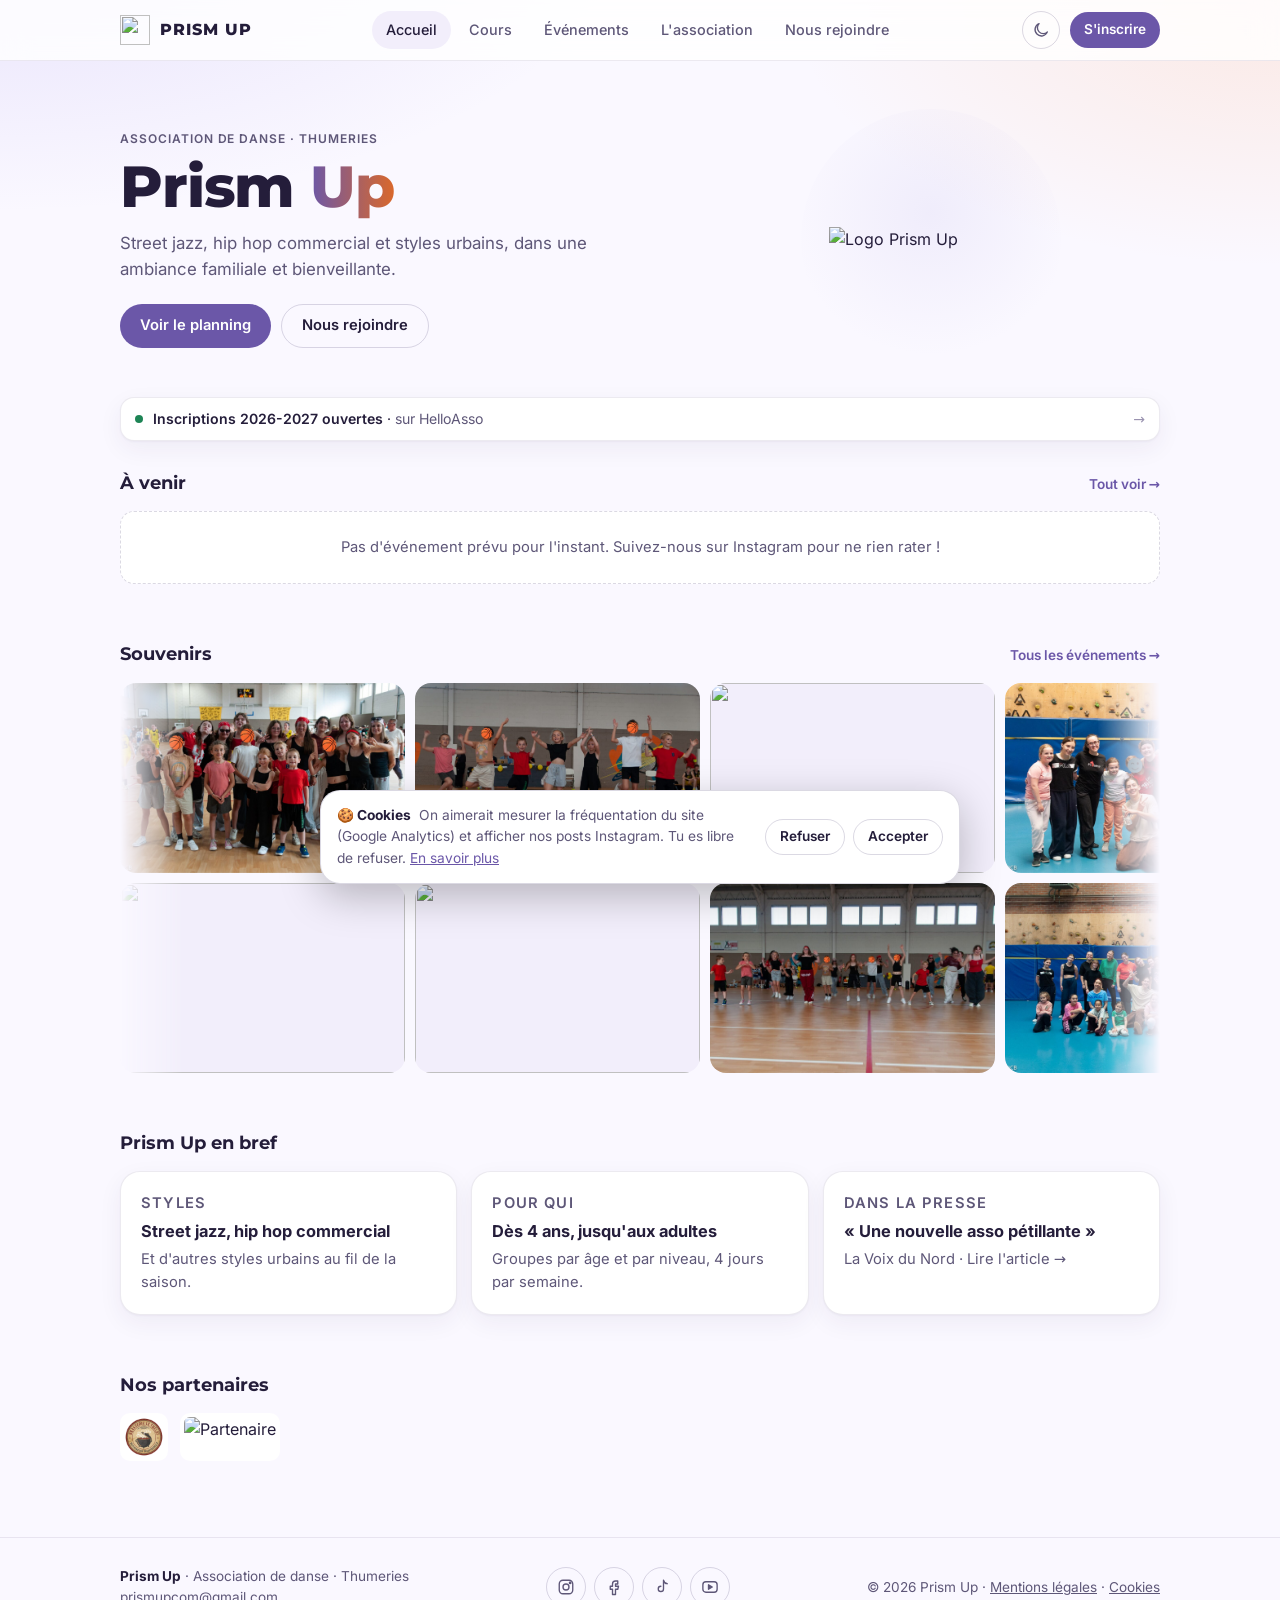
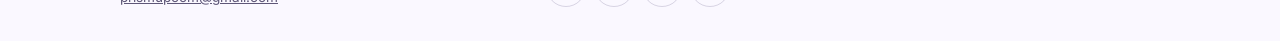
==== commit dec0d88d: "Galerie Souvenirs en défilement continu sans trou ; retrait de « Quel cours pour moi ? » - Chaque ba" ====
--- a/index.html
+++ b/index.html
@@ -50,7 +50,7 @@
         (matchMedia("(prefers-color-scheme: light)").matches ? "light" : "dark");
     } catch (e) { document.documentElement.dataset.theme = "dark"; }
   </script>
-  <link rel="stylesheet" href="css/style.css?v=202610061341">
+  <link rel="stylesheet" href="css/style.css?v=202610061403">
 </head>
 <body data-page="accueil">
 
@@ -76,15 +76,6 @@
     <span><strong>Inscriptions <span id="annonce-saison"></span> ouvertes</strong> · <span class="muted">sur HelloAsso</span></span>
     <span class="chev">→</span>
   </a>
-
-  <section class="section">
-    <h2 class="section-title">Quel cours pour moi ?</h2>
-    <div class="card finder">
-      <p class="finder-q">Âge du danseur</p>
-      <div class="chips" id="ages" role="group" aria-label="Âge"></div>
-      <div id="resultats-cours" aria-live="polite"></div>
-    </div>
-  </section>
 
   <section class="section">
     <h2 class="section-title">À venir <a href="evenements.html">Tout voir →</a></h2>
@@ -129,7 +120,7 @@
 
 </main>
 
-<script src="js/main.js?v=202610061341"></script>
+<script src="js/main.js?v=202610061403"></script>
 <script>
 chargerDonnees().then(() => {
   const annonce = document.getElementById("annonce");
@@ -154,39 +145,6 @@
       </div>` : "");
   }
 
-  // ─── Quel cours pour moi ? ───
-  const AGES = [4, 5, 6, 7, 8, 9, 10, 11, 12, 13, 14, 15, 16, 17, 18];
-  const zoneAges = document.getElementById("ages");
-  zoneAges.innerHTML = AGES.map(a =>
-    `<button class="chip" data-age="${a}" aria-pressed="false">${a === 18 ? "Adulte" : a + " ans"}</button>`).join("");
-  const resultats = document.getElementById("resultats-cours");
-  resultats.innerHTML = `<p class="muted small" style="margin-top:12px">Touchez un âge pour voir les cours qui correspondent.</p>`;
-
-  const ligneCours = c => `
-    <a class="list-row" href="cours.html#${c.id}">
-      <span class="date-block"><b>${c.jour.slice(0, 3)}</b><span>${c.debut}</span></span>
-      <span class="txt"><strong>${c.titre}</strong><span class="sub">${c.detail || ""}</span></span>
-      ${c.complet ? `<span class="pill pill-full">Complet</span>` : `<span class="pill pill-ok">Dispo</span>`}
-    </a>`;
-
-  function montrerCours(age) {
-    const pour = COURS.filter(c => age >= (c.age_min ?? 0) && age <= (c.age_max ?? 99));
-    const principaux = pour.filter(c => c.public !== "option");
-    const options = pour.filter(c => c.public === "option");
-    const dispo = principaux.filter(c => !c.complet).length;
-    resultats.innerHTML = !principaux.length
-      ? `<div class="empty" style="margin-top:12px">Pas encore de cours pour cet âge. <a href="rejoindre.html#contact" style="color:var(--accent)">Écrivez-nous</a>, on vous tient au courant !</div>`
-      : `<p class="finder-summary">${principaux.length} cours possible${principaux.length > 1 ? "s" : ""} · <strong>${dispo ? dispo + " avec des places" : "complets pour l'instant"}</strong></p>
-         <div class="list">${principaux.map(ligneCours).join("")}</div>
-         ${options.length ? `<p class="finder-sub">En plus (option +${TARIFS_COURS.option} €)</p><div class="list">${options.map(ligneCours).join("")}</div>` : ""}
-         ${!dispo ? `<a class="btn btn-ghost btn-block" style="margin-top:12px" href="rejoindre.html#contact">Demander la liste d'attente</a>` : ""}`;
-  }
-
-  zoneAges.querySelectorAll(".chip").forEach(chip => chip.addEventListener("click", () => {
-    zoneAges.querySelectorAll(".chip").forEach(c => c.setAttribute("aria-pressed", c === chip));
-    montrerCours(+chip.dataset.age);
-  }));
-
   galerieSouvenirs(document.getElementById("souvenirs"));
   encartInstallation(document.getElementById("installer-appli"));
 });
--- a/css/style.css
+++ b/css/style.css
@@ -434,35 +434,25 @@
 .alert-bar .chev { margin-left: auto; color: var(--faint); }
 .alert-bar.urgent { background: var(--full-soft); color: var(--full); }
 
-/* ─── QUEL COURS POUR MOI ? ─── */
-.finder .finder-q { font-weight: 600; font-size: 0.9rem; color: var(--muted); margin-bottom: 10px; }
-.finder .chips { margin: 0 -20px; padding: 0 20px 2px; }
-.finder-summary { margin: 16px 0 10px; font-size: 0.92rem; color: var(--muted); }
-.finder-summary strong { color: var(--text); }
-.finder-sub { margin: 14px 0 8px; font-size: 0.78rem; font-weight: 700; text-transform: uppercase; letter-spacing: 0.06em; color: var(--muted); }
-.finder .list { box-shadow: none; }
-.finder .list-row .txt strong { white-space: nowrap; overflow: hidden; text-overflow: ellipsis; }
-.finder .date-block b { font-size: 0.95rem; text-transform: capitalize; }
-.finder .date-block span { font-size: 0.7rem; text-transform: none; }
-
-/* ─── SOUVENIRS : bandes de photos qui défilent ─── */
-.souvenirs { display: flex; flex-direction: column; gap: 10px; margin: 0 -20px; overflow: hidden;
-  -webkit-mask-image: linear-gradient(90deg, transparent, #000 8%, #000 92%, transparent);
-  mask-image: linear-gradient(90deg, transparent, #000 8%, #000 92%, transparent); }
-.marquee { overflow: hidden; }
-.marquee-track { display: flex; gap: 10px; width: max-content; animation: defile var(--duree, 60s) linear infinite; }
-.marquee.reverse .marquee-track { animation-direction: reverse; }
-.souvenirs:hover .marquee-track { animation-play-state: paused; }
-.souvenir { flex-shrink: 0; height: 150px; aspect-ratio: 3 / 2; border-radius: 16px; overflow: hidden; background: var(--surface-2); transform: rotate(-1deg); transition: transform .3s; }
-.marquee.reverse .souvenir { transform: rotate(1deg); }
-.souvenir img { width: 100%; height: 100%; object-fit: cover; opacity: 0; transition: opacity .6s, transform .4s; }
+/* ─── SOUVENIRS : bandes de photos qui défilent en continu ─── */
+.souvenirs { display: flex; flex-direction: column; gap: 10px; margin: 0 -20px; }
+.marquee { overflow: hidden;
+  -webkit-mask-image: linear-gradient(90deg, transparent, #000 6%, #000 94%, transparent);
+  mask-image: linear-gradient(90deg, transparent, #000 6%, #000 94%, transparent); }
+.marquee-track { display: flex; gap: 10px; width: max-content; will-change: transform;
+  -webkit-animation: defile var(--duree, 60s) linear infinite; animation: defile var(--duree, 60s) linear infinite; }
+.marquee.reverse .marquee-track { -webkit-animation-name: defile-inverse; animation-name: defile-inverse; }
+.souvenir { flex-shrink: 0; height: 150px; aspect-ratio: 3 / 2; border-radius: 16px; overflow: hidden; background: var(--surface-2); }
+.souvenir img { display: block; width: 100%; height: 100%; object-fit: cover; opacity: 0; transition: opacity .6s; }
 .souvenirs.is-ready .souvenir img { opacity: 1; }
-.souvenir:hover { transform: rotate(0) scale(1.04); z-index: 1; }
-@keyframes defile { from { transform: translateX(0); } to { transform: translateX(-50%); } }
-@media (min-width: 761px) { .souvenir { height: 200px; } .souvenirs { margin: 0; } }
+@-webkit-keyframes defile { from { -webkit-transform: translate3d(0, 0, 0); } to { -webkit-transform: translate3d(-50%, 0, 0); } }
+@keyframes defile { from { transform: translate3d(0, 0, 0); } to { transform: translate3d(-50%, 0, 0); } }
+@-webkit-keyframes defile-inverse { from { -webkit-transform: translate3d(-50%, 0, 0); } to { -webkit-transform: translate3d(0, 0, 0); } }
+@keyframes defile-inverse { from { transform: translate3d(-50%, 0, 0); } to { transform: translate3d(0, 0, 0); } }
+@media (min-width: 761px) { .souvenir { height: 190px; } .souvenirs { margin: 0; } }
 @media (prefers-reduced-motion: reduce) {
   .marquee { overflow-x: auto; }
-  .marquee-track { animation: none; }
+  .marquee-track { -webkit-animation: none; animation: none; }
 }
 
 /* ─── INSTALLER L'APPLI ─── */
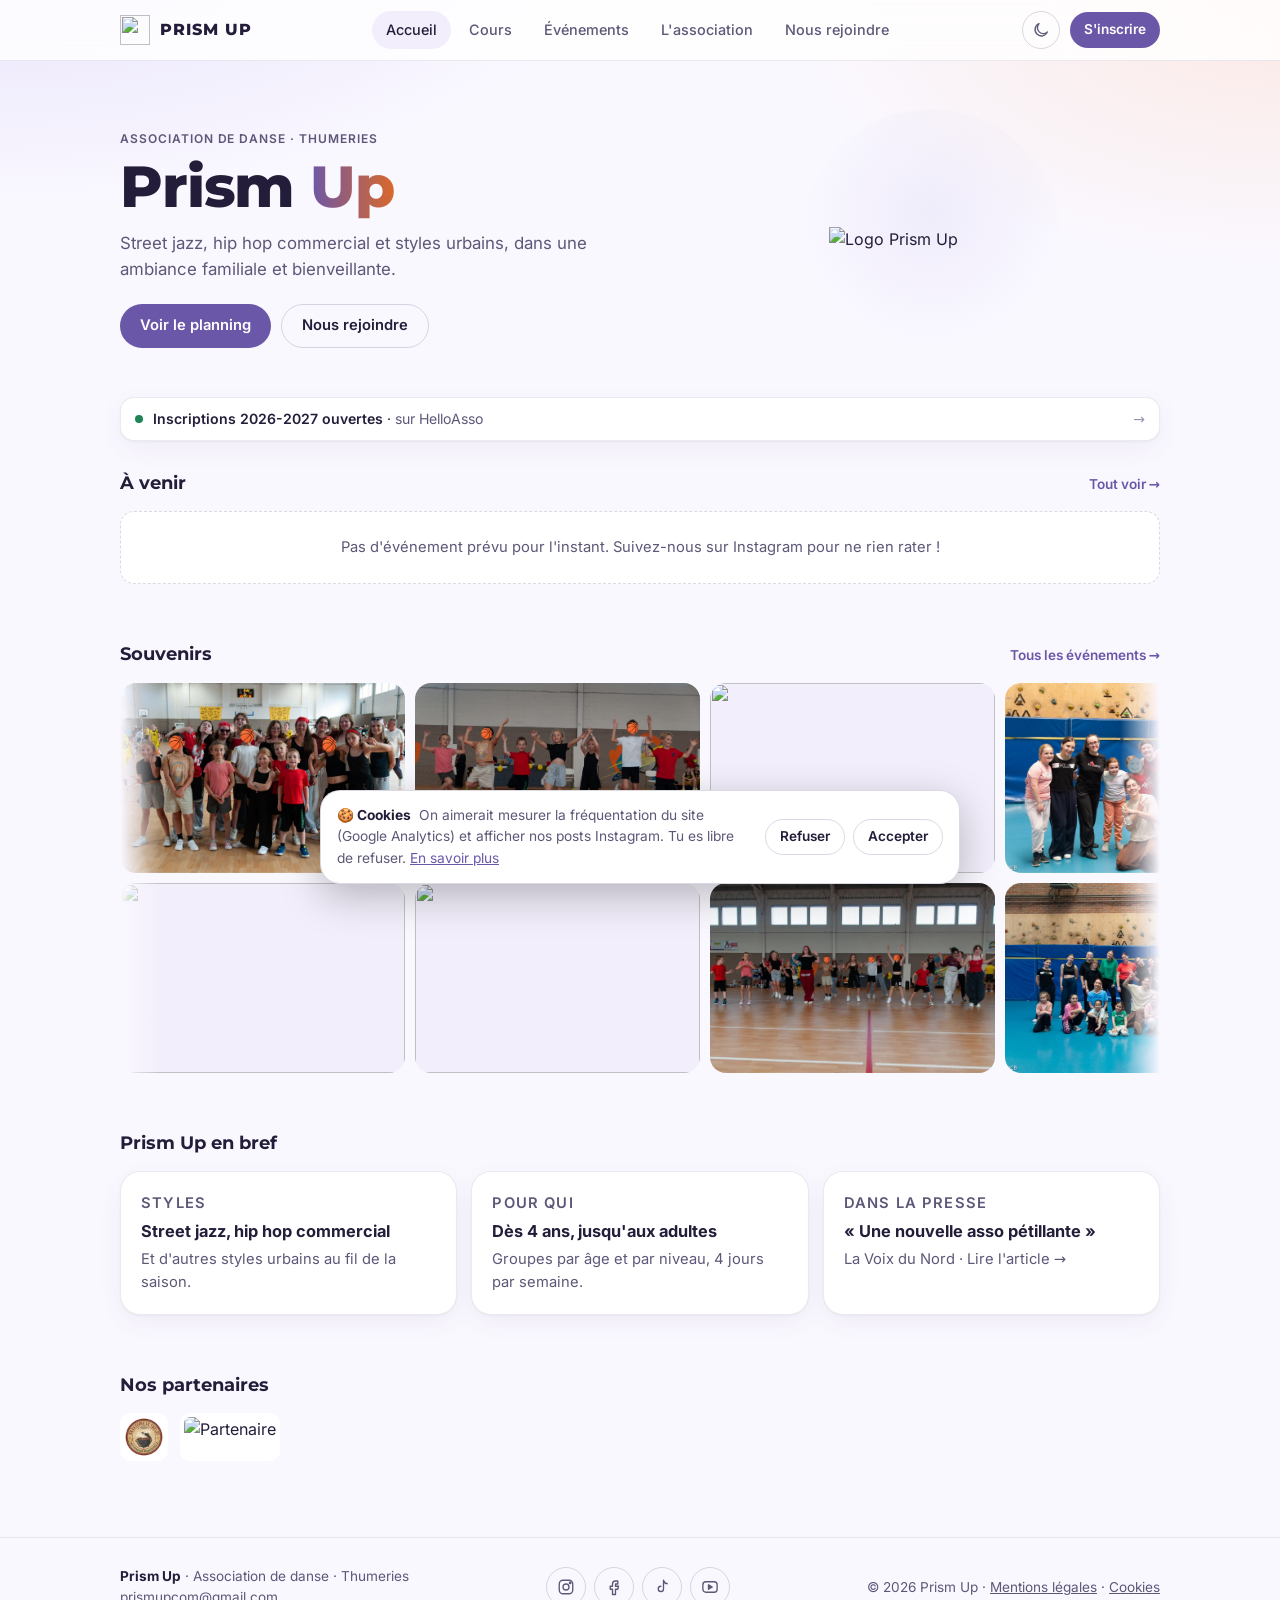
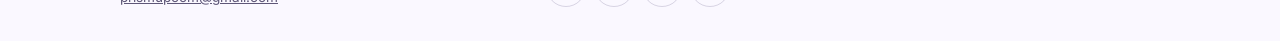
==== commit 7cc1d36d: "Galerie Souvenirs : correctif Safari et pause au survol - Suppression de mask-image (Safari n'affich" ====
--- a/index.html
+++ b/index.html
@@ -50,7 +50,7 @@
         (matchMedia("(prefers-color-scheme: light)").matches ? "light" : "dark");
     } catch (e) { document.documentElement.dataset.theme = "dark"; }
   </script>
-  <link rel="stylesheet" href="css/style.css?v=202610061403">
+  <link rel="stylesheet" href="css/style.css?v=202610061410">
 </head>
 <body data-page="accueil">
 
@@ -120,7 +120,7 @@
 
 </main>
 
-<script src="js/main.js?v=202610061403"></script>
+<script src="js/main.js?v=202610061410"></script>
 <script>
 chargerDonnees().then(() => {
   const annonce = document.getElementById("annonce");
--- a/css/style.css
+++ b/css/style.css
@@ -434,22 +434,26 @@
 .alert-bar .chev { margin-left: auto; color: var(--faint); }
 .alert-bar.urgent { background: var(--full-soft); color: var(--full); }
 
-/* ─── SOUVENIRS : bandes de photos qui défilent en continu ─── */
+/* ─── SOUVENIRS : bandes de photos qui défilent en continu ───
+   Pas de mask-image (Safari affiche mal un masque sur un contenu animé) :
+   les bords sont fondus par un dégradé posé par-dessus. */
 .souvenirs { display: flex; flex-direction: column; gap: 10px; margin: 0 -20px; }
-.marquee { overflow: hidden;
-  -webkit-mask-image: linear-gradient(90deg, transparent, #000 6%, #000 94%, transparent);
-  mask-image: linear-gradient(90deg, transparent, #000 6%, #000 94%, transparent); }
-.marquee-track { display: flex; gap: 10px; width: max-content; will-change: transform;
+.marquee { position: relative; overflow: hidden; }
+.marquee::before, .marquee::after { content: ""; position: absolute; top: 0; bottom: 0; width: 40px; z-index: 2; pointer-events: none; }
+.marquee::before { left: 0; background: linear-gradient(90deg, var(--bg), transparent); }
+.marquee::after { right: 0; background: linear-gradient(270deg, var(--bg), transparent); }
+.marquee-track { display: flex; gap: 10px; width: max-content;
   -webkit-animation: defile var(--duree, 60s) linear infinite; animation: defile var(--duree, 60s) linear infinite; }
 .marquee.reverse .marquee-track { -webkit-animation-name: defile-inverse; animation-name: defile-inverse; }
-.souvenir { flex-shrink: 0; height: 150px; aspect-ratio: 3 / 2; border-radius: 16px; overflow: hidden; background: var(--surface-2); }
+.souvenirs:hover .marquee-track { -webkit-animation-play-state: paused; animation-play-state: paused; }
+.souvenir { flex-shrink: 0; width: 225px; height: 150px; border-radius: 16px; overflow: hidden; background: var(--surface-2); }
 .souvenir img { display: block; width: 100%; height: 100%; object-fit: cover; opacity: 0; transition: opacity .6s; }
 .souvenirs.is-ready .souvenir img { opacity: 1; }
-@-webkit-keyframes defile { from { -webkit-transform: translate3d(0, 0, 0); } to { -webkit-transform: translate3d(-50%, 0, 0); } }
-@keyframes defile { from { transform: translate3d(0, 0, 0); } to { transform: translate3d(-50%, 0, 0); } }
-@-webkit-keyframes defile-inverse { from { -webkit-transform: translate3d(-50%, 0, 0); } to { -webkit-transform: translate3d(0, 0, 0); } }
-@keyframes defile-inverse { from { transform: translate3d(-50%, 0, 0); } to { transform: translate3d(0, 0, 0); } }
-@media (min-width: 761px) { .souvenir { height: 190px; } .souvenirs { margin: 0; } }
+@-webkit-keyframes defile { from { -webkit-transform: translateX(0); } to { -webkit-transform: translateX(-50%); } }
+@keyframes defile { from { transform: translateX(0); } to { transform: translateX(-50%); } }
+@-webkit-keyframes defile-inverse { from { -webkit-transform: translateX(-50%); } to { -webkit-transform: translateX(0); } }
+@keyframes defile-inverse { from { transform: translateX(-50%); } to { transform: translateX(0); } }
+@media (min-width: 761px) { .souvenir { width: 285px; height: 190px; } .souvenirs { margin: 0; } }
 @media (prefers-reduced-motion: reduce) {
   .marquee { overflow-x: auto; }
   .marquee-track { -webkit-animation: none; animation: none; }
@@ -488,7 +492,6 @@
 .legal ul { padding-left: 20px; }
 .legal strong { color: var(--text); }
 .legal a { color: var(--accent); }
-.a-completer { background: var(--warm-soft); color: var(--warm); padding: 0 6px; border-radius: 6px; font-weight: 600; }
 
 /* ─── FORMULAIRES ─── */
 .field { display: flex; flex-direction: column; gap: 6px; margin-bottom: 14px; }
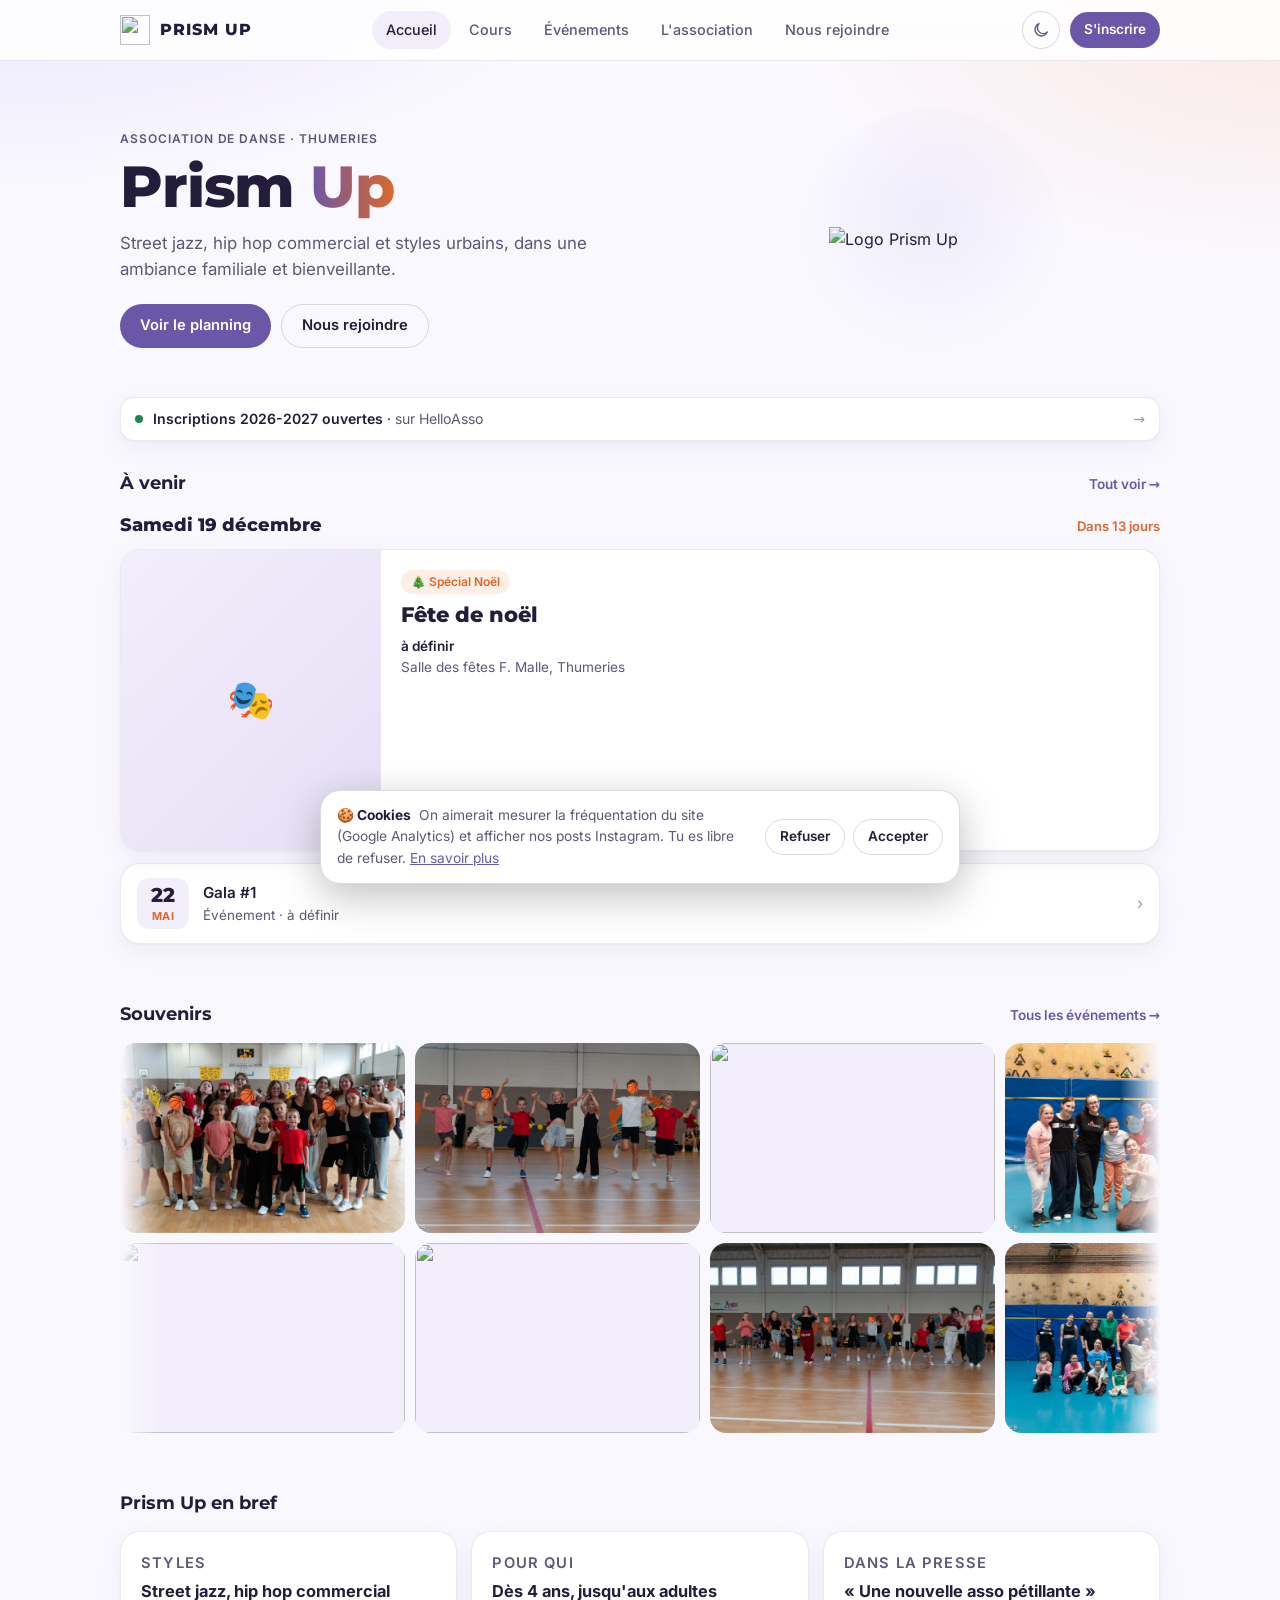
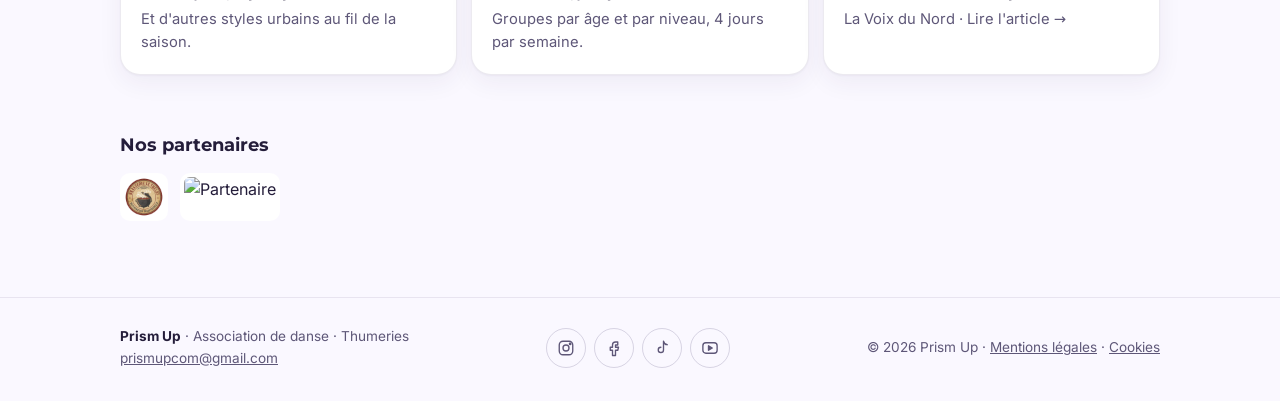
==== commit 455fbd9b: "Week-end Téléthon : deux événements distincts, billetterie HelloAsso intégrée - Nouvel événement « 2" ====
--- a/index.html
+++ b/index.html
@@ -50,7 +50,7 @@
         (matchMedia("(prefers-color-scheme: light)").matches ? "light" : "dark");
     } catch (e) { document.documentElement.dataset.theme = "dark"; }
   </script>
-  <link rel="stylesheet" href="css/style.css?v=202610061410">
+  <link rel="stylesheet" href="css/style.css?v=202611131528">
 </head>
 <body data-page="accueil">
 
@@ -120,7 +120,7 @@
 
 </main>
 
-<script src="js/main.js?v=202610061410"></script>
+<script src="js/main.js?v=202611131528"></script>
 <script>
 chargerDonnees().then(() => {
   const annonce = document.getElementById("annonce");
@@ -133,7 +133,8 @@
   if (!prochains.length) {
     zone.innerHTML = `<div class="empty">Pas d'événement prévu pour l'instant. Suivez-nous sur Instagram pour ne rien rater !</div>`;
   } else {
-    const suivants = prochains.filter(e => e.date !== prochains[0].date);
+    const groupe = groupeVedette(prochains);
+    const suivants = prochains.filter(e => !groupe.includes(e));
     zone.innerHTML = blocVedette(prochains, ev => `href="evenements.html#${slug(ev)}"`) +
       (suivants.length ? `<div class="list" style="margin-top:12px">
         ${suivants.slice(0, 2).map(ev => `
--- a/css/style.css
+++ b/css/style.css
@@ -555,6 +555,28 @@
   .spotlight.solo .poster-card h4 { font-size: 1.05rem; }
 }
 
+/* Visuel automatique quand un événement n'a pas d'affiche (champ « accroche ») */
+.auto-poster { background: radial-gradient(120% 90% at 20% 10%, rgba(255, 179, 138, 0.55), transparent 60%), radial-gradient(120% 90% at 90% 100%, rgba(198, 187, 255, 0.6), transparent 60%), linear-gradient(160deg, #3a2a5c, #1c1530); }
+.auto-poster .auto { position: absolute; inset: 0; display: flex; flex-direction: column; align-items: center; justify-content: center; gap: 4px; padding: 16px; text-align: center; color: #fff; }
+.auto-poster .auto-emoji { font-size: 1.8rem; }
+.auto-poster .auto-acc { font-family: var(--font-title); font-weight: 800; font-size: clamp(3rem, 12vw, 5.5rem); line-height: 1; letter-spacing: -0.03em; background: linear-gradient(180deg, #fff, #ffd9c2); -webkit-background-clip: text; background-clip: text; color: transparent; }
+.auto-poster .auto-titre { font-weight: 600; font-size: 0.85rem; opacity: 0.85; max-width: 22ch; }
+.spotlight:not(.solo) .auto-poster .auto-acc { font-size: clamp(2.6rem, 9vw, 4.5rem); }
+.poster-card .auto-titre { display: none; }
+.spotlight-head .spotlight-dates { color: var(--muted); font-size: 0.88rem; margin-top: 2px; }
+.date-block small { font-size: 0.75em; }
+.poster-card .meta strong { color: var(--text); font-weight: 600; }
+
+/* Fiche événement : points clés, « Vous êtes… », billetterie intégrée */
+.points-cles { list-style: none; display: flex; flex-direction: column; gap: 8px; margin: 4px 0 16px; padding: 14px 16px; border-radius: var(--radius); background: var(--warm-soft); border: 1px solid var(--line); }
+.points-cles li { display: flex; gap: 10px; font-size: 0.93rem; font-weight: 500; }
+.points-cles li span:first-child { width: 22px; flex-shrink: 0; text-align: center; }
+.sheet-sous-titre { font-size: 0.78rem; font-weight: 700; text-transform: uppercase; letter-spacing: 0.06em; color: var(--muted); margin: 18px 0 8px; }
+.pour-qui { display: flex; flex-direction: column; gap: 8px; }
+.pour-qui div { padding: 10px 12px; border-radius: 12px; background: var(--surface-2); font-size: 0.88rem; display: flex; flex-direction: column; gap: 2px; }
+.pour-qui span { color: var(--muted); }
+.ha-widget { width: 100%; height: 750px; border: 0; border-radius: var(--radius); background: #fff; }
+
 /* ─── CARROUSEL PHOTOS (fiche événement) ───
    Toutes les photos dans un cadre de même taille, entières, sur fond flou. */
 .carousel { position: relative; background: #0d0a16; }
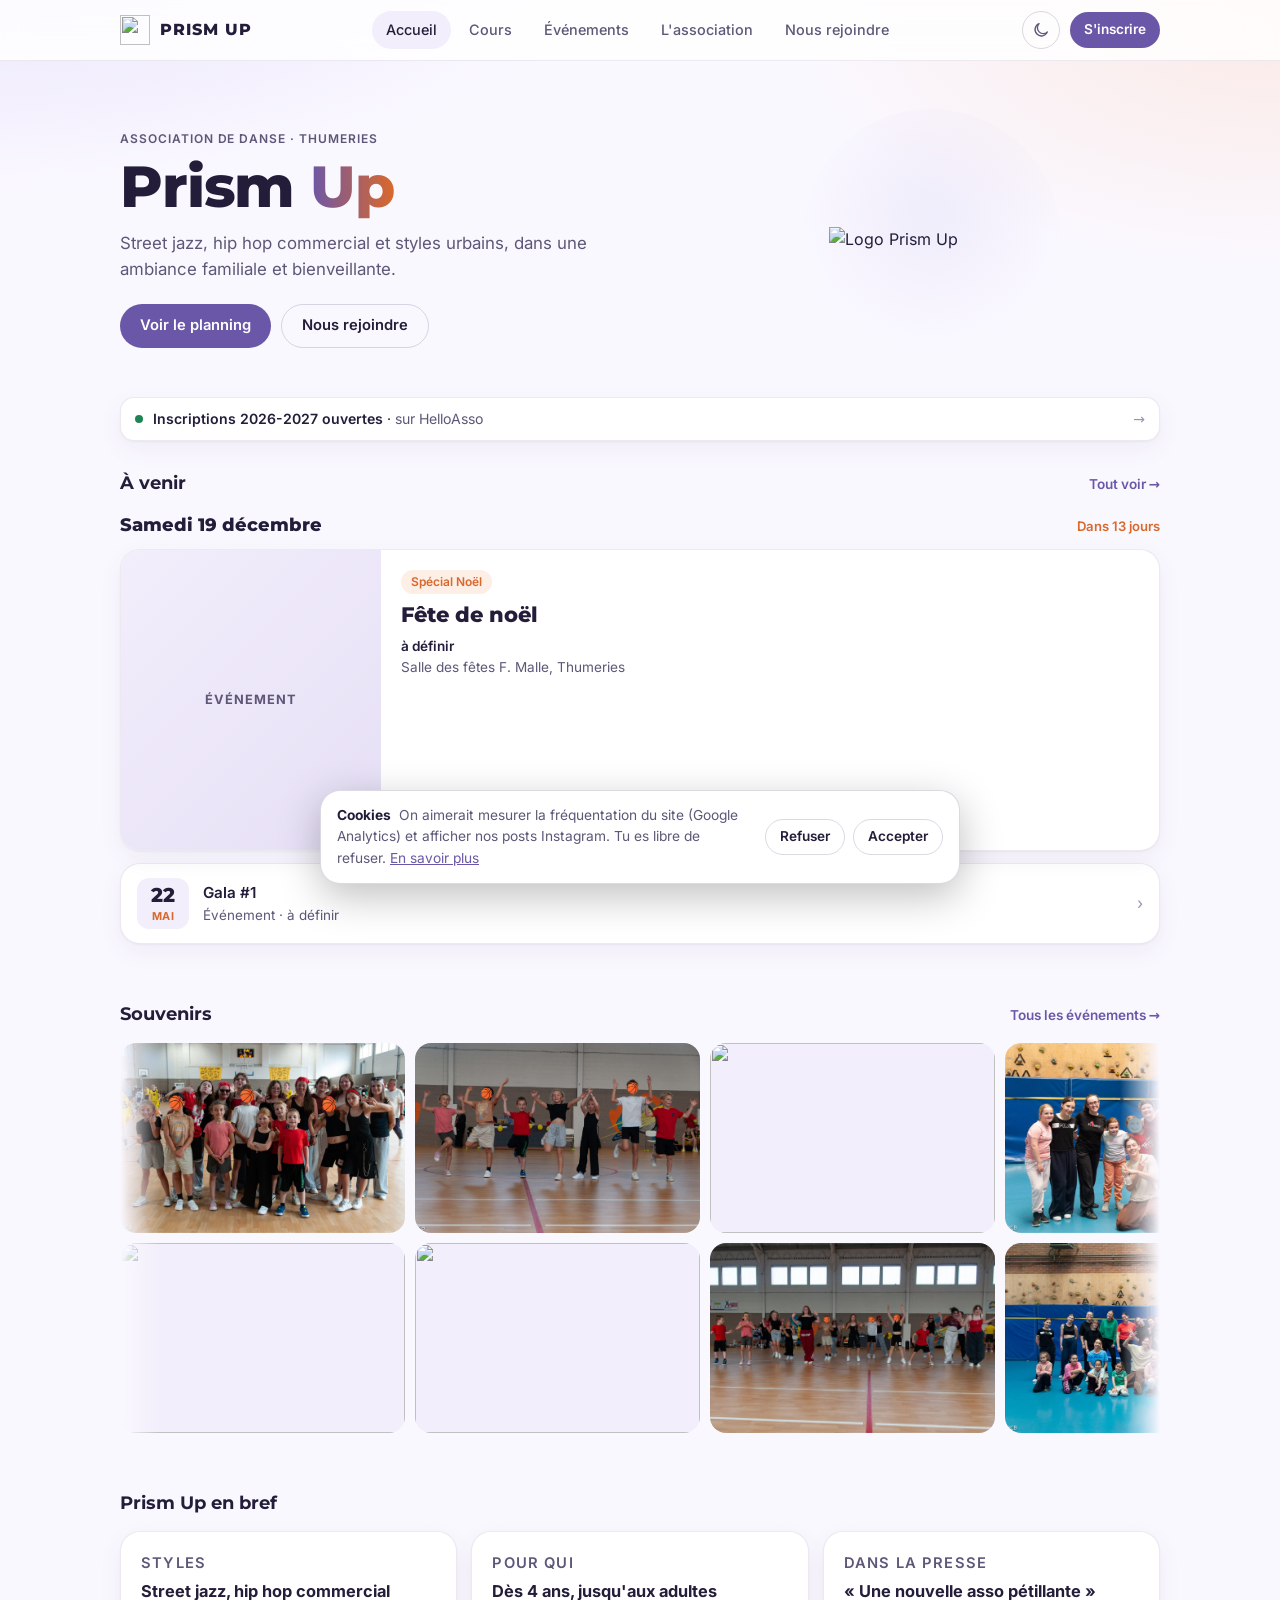
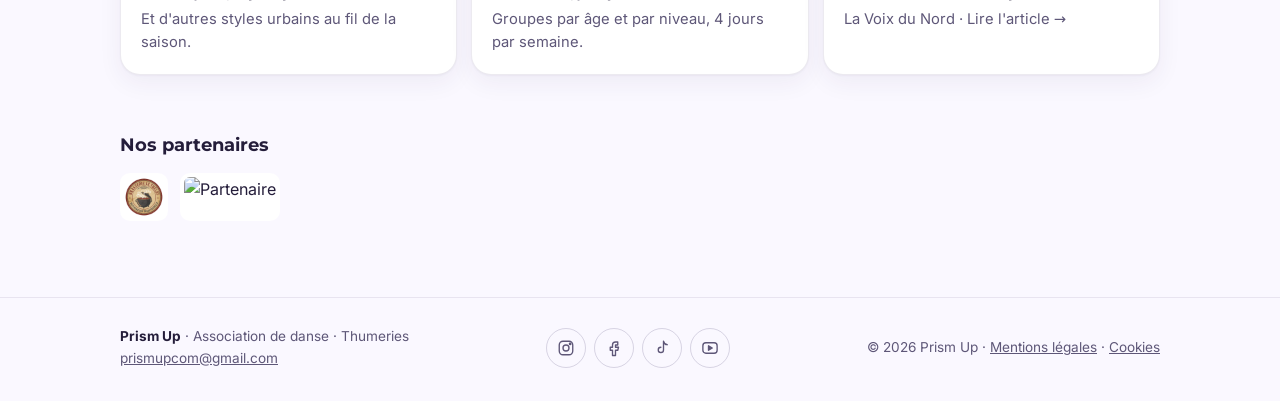
==== commit 09b8df36: "Interface plus sobre : emojis remplacés par des icônes au trait - Jeu d'icônes SVG au trait (calendr" ====
--- a/index.html
+++ b/index.html
@@ -50,7 +50,7 @@
         (matchMedia("(prefers-color-scheme: light)").matches ? "light" : "dark");
     } catch (e) { document.documentElement.dataset.theme = "dark"; }
   </script>
-  <link rel="stylesheet" href="css/style.css?v=202611131528">
+  <link rel="stylesheet" href="css/style.css?v=202611131531">
 </head>
 <body data-page="accueil">
 
@@ -120,7 +120,7 @@
 
 </main>
 
-<script src="js/main.js?v=202611131528"></script>
+<script src="js/main.js?v=202611131531"></script>
 <script>
 chargerDonnees().then(() => {
   const annonce = document.getElementById("annonce");
--- a/css/style.css
+++ b/css/style.css
@@ -226,7 +226,7 @@
 .list-row { display: flex; align-items: center; gap: 14px; padding: 14px 16px; text-decoration: none; text-align: left; width: 100%; border-top: 1px solid var(--line); }
 .list-row:first-child { border-top: 0; }
 .list-row:hover { background: var(--surface-2); }
-.list-row .ico { width: 38px; height: 38px; border-radius: 12px; background: var(--surface-2); display: grid; place-items: center; flex-shrink: 0; font-size: 1.1rem; }
+.list-row .ico { width: 38px; height: 38px; border-radius: 12px; background: var(--accent-soft); color: var(--accent); display: grid; place-items: center; flex-shrink: 0; }
 .list-row .txt { flex: 1; min-width: 0; }
 .list-row strong { display: block; font-size: 0.95rem; font-weight: 600; }
 .list-row span.sub { display: block; color: var(--muted); font-size: 0.84rem; }
@@ -246,7 +246,7 @@
 .frame.ratio-169 { aspect-ratio: 16 / 9; }
 .frame.poster > .blur { position: absolute; inset: -20px; width: calc(100% + 40px); height: calc(100% + 40px); object-fit: cover; filter: blur(24px) brightness(0.55); }
 .frame.poster > .main { position: relative; object-fit: contain; }
-.frame .placeholder { position: absolute; inset: 0; display: grid; place-items: center; font-size: 2.4rem; background: linear-gradient(135deg, var(--surface-2), var(--placeholder-end)); }
+.frame .placeholder { position: absolute; inset: 0; display: grid; place-items: center; font-size: 0.8rem; font-weight: 700; letter-spacing: 0.08em; text-transform: uppercase; color: var(--muted); background: linear-gradient(135deg, var(--surface-2), var(--placeholder-end)); }
 
 /* ─── FEUILLE / MODALE (bottom sheet sur mobile) ─── */
 .sheet-backdrop { position: fixed; inset: 0; z-index: 500; background: rgba(0, 0, 0, 0.6); display: none; align-items: center; justify-content: center; padding: 20px; }
@@ -258,7 +258,9 @@
 .sheet h2 { font-family: var(--font-title); font-size: 1.35rem; font-weight: 800; line-height: 1.2; margin-bottom: 6px; padding-right: 36px; }
 .sheet .facts { display: flex; flex-direction: column; gap: 10px; margin: 16px 0; padding: 14px 16px; background: var(--surface-2); border-radius: var(--radius); }
 .sheet .facts div { display: flex; gap: 10px; font-size: 0.92rem; }
-.sheet .facts div > span:first-child { width: 22px; flex-shrink: 0; text-align: center; }
+.sheet .facts div > span:first-child { width: 22px; flex-shrink: 0; display: flex; justify-content: center; padding-top: 2px; color: var(--muted); }
+.statut { display: block; width: 9px; height: 9px; margin-top: 4px; border-radius: 50%; background: var(--ok); }
+.statut.full { background: var(--full); }
 .sheet .desc { color: var(--muted); font-size: 0.95rem; white-space: pre-line; }
 .sheet .actions { display: flex; flex-direction: column; gap: 10px; margin-top: 20px; }
 .sheet .actions .btn-row .btn { flex: 1; }
@@ -431,6 +433,8 @@
 /* ─── BANDEAU D'ALERTE (modifiable depuis /admin) ─── */
 .alert-bar { display: block; background: var(--accent-soft); border-bottom: 1px solid var(--line); text-decoration: none; font-size: 0.9rem; font-weight: 600; position: relative; z-index: 2; }
 .alert-bar .wrap { display: flex; align-items: center; gap: 10px; padding-top: 10px; padding-bottom: 10px; }
+.alert-bar .alert-ico { display: flex; }
+.ico-inline { display: inline-flex; vertical-align: -2px; }
 .alert-bar .chev { margin-left: auto; color: var(--faint); }
 .alert-bar.urgent { background: var(--full-soft); color: var(--full); }
 
@@ -558,7 +562,6 @@
 /* Visuel automatique quand un événement n'a pas d'affiche (champ « accroche ») */
 .auto-poster { background: radial-gradient(120% 90% at 20% 10%, rgba(255, 179, 138, 0.55), transparent 60%), radial-gradient(120% 90% at 90% 100%, rgba(198, 187, 255, 0.6), transparent 60%), linear-gradient(160deg, #3a2a5c, #1c1530); }
 .auto-poster .auto { position: absolute; inset: 0; display: flex; flex-direction: column; align-items: center; justify-content: center; gap: 4px; padding: 16px; text-align: center; color: #fff; }
-.auto-poster .auto-emoji { font-size: 1.8rem; }
 .auto-poster .auto-acc { font-family: var(--font-title); font-weight: 800; font-size: clamp(3rem, 12vw, 5.5rem); line-height: 1; letter-spacing: -0.03em; background: linear-gradient(180deg, #fff, #ffd9c2); -webkit-background-clip: text; background-clip: text; color: transparent; }
 .auto-poster .auto-titre { font-weight: 600; font-size: 0.85rem; opacity: 0.85; max-width: 22ch; }
 .spotlight:not(.solo) .auto-poster .auto-acc { font-size: clamp(2.6rem, 9vw, 4.5rem); }
@@ -569,8 +572,8 @@
 
 /* Fiche événement : points clés, « Vous êtes… », billetterie intégrée */
 .points-cles { list-style: none; display: flex; flex-direction: column; gap: 8px; margin: 4px 0 16px; padding: 14px 16px; border-radius: var(--radius); background: var(--warm-soft); border: 1px solid var(--line); }
-.points-cles li { display: flex; gap: 10px; font-size: 0.93rem; font-weight: 500; }
-.points-cles li span:first-child { width: 22px; flex-shrink: 0; text-align: center; }
+.points-cles li { position: relative; padding-left: 18px; font-size: 0.93rem; font-weight: 500; }
+.points-cles li::before { content: ""; position: absolute; left: 2px; top: 0.55em; width: 6px; height: 6px; border-radius: 50%; background: var(--warm); }
 .sheet-sous-titre { font-size: 0.78rem; font-weight: 700; text-transform: uppercase; letter-spacing: 0.06em; color: var(--muted); margin: 18px 0 8px; }
 .pour-qui { display: flex; flex-direction: column; gap: 8px; }
 .pour-qui div { padding: 10px 12px; border-radius: 12px; background: var(--surface-2); font-size: 0.88rem; display: flex; flex-direction: column; gap: 2px; }
